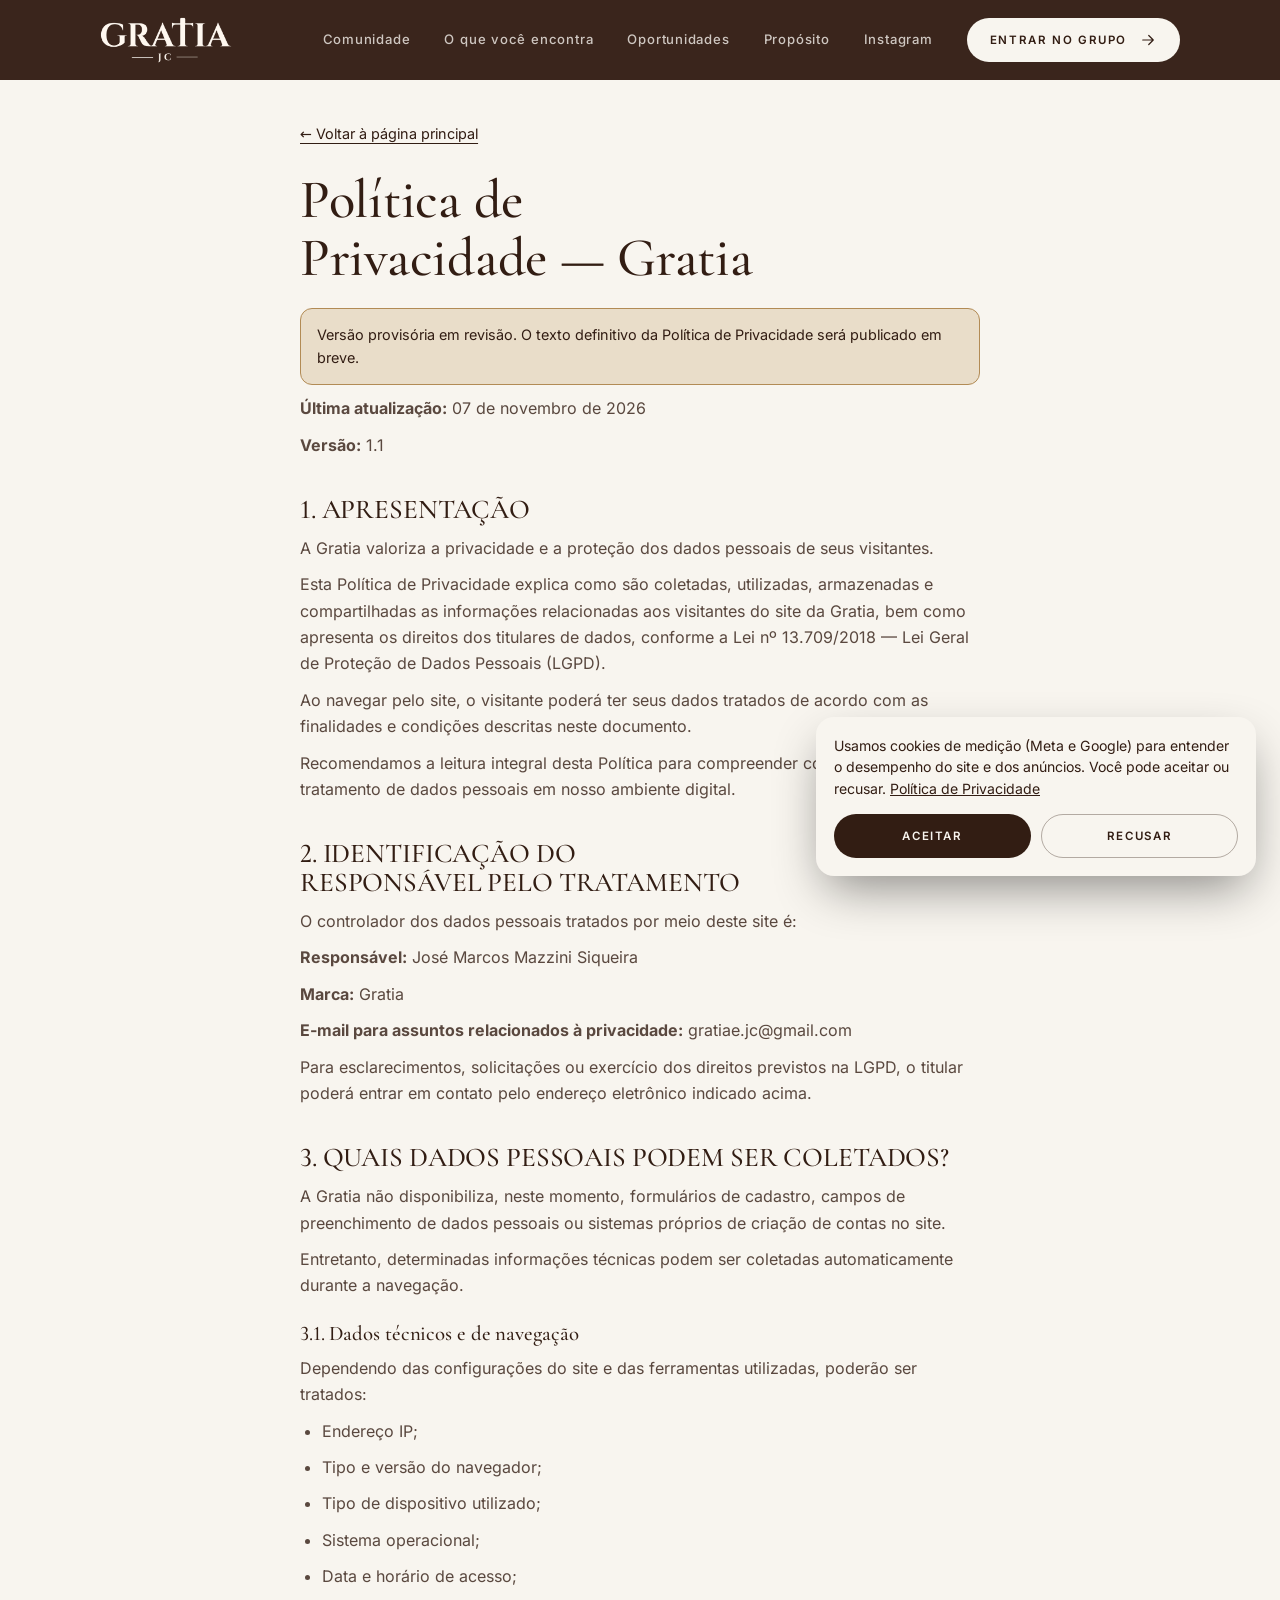
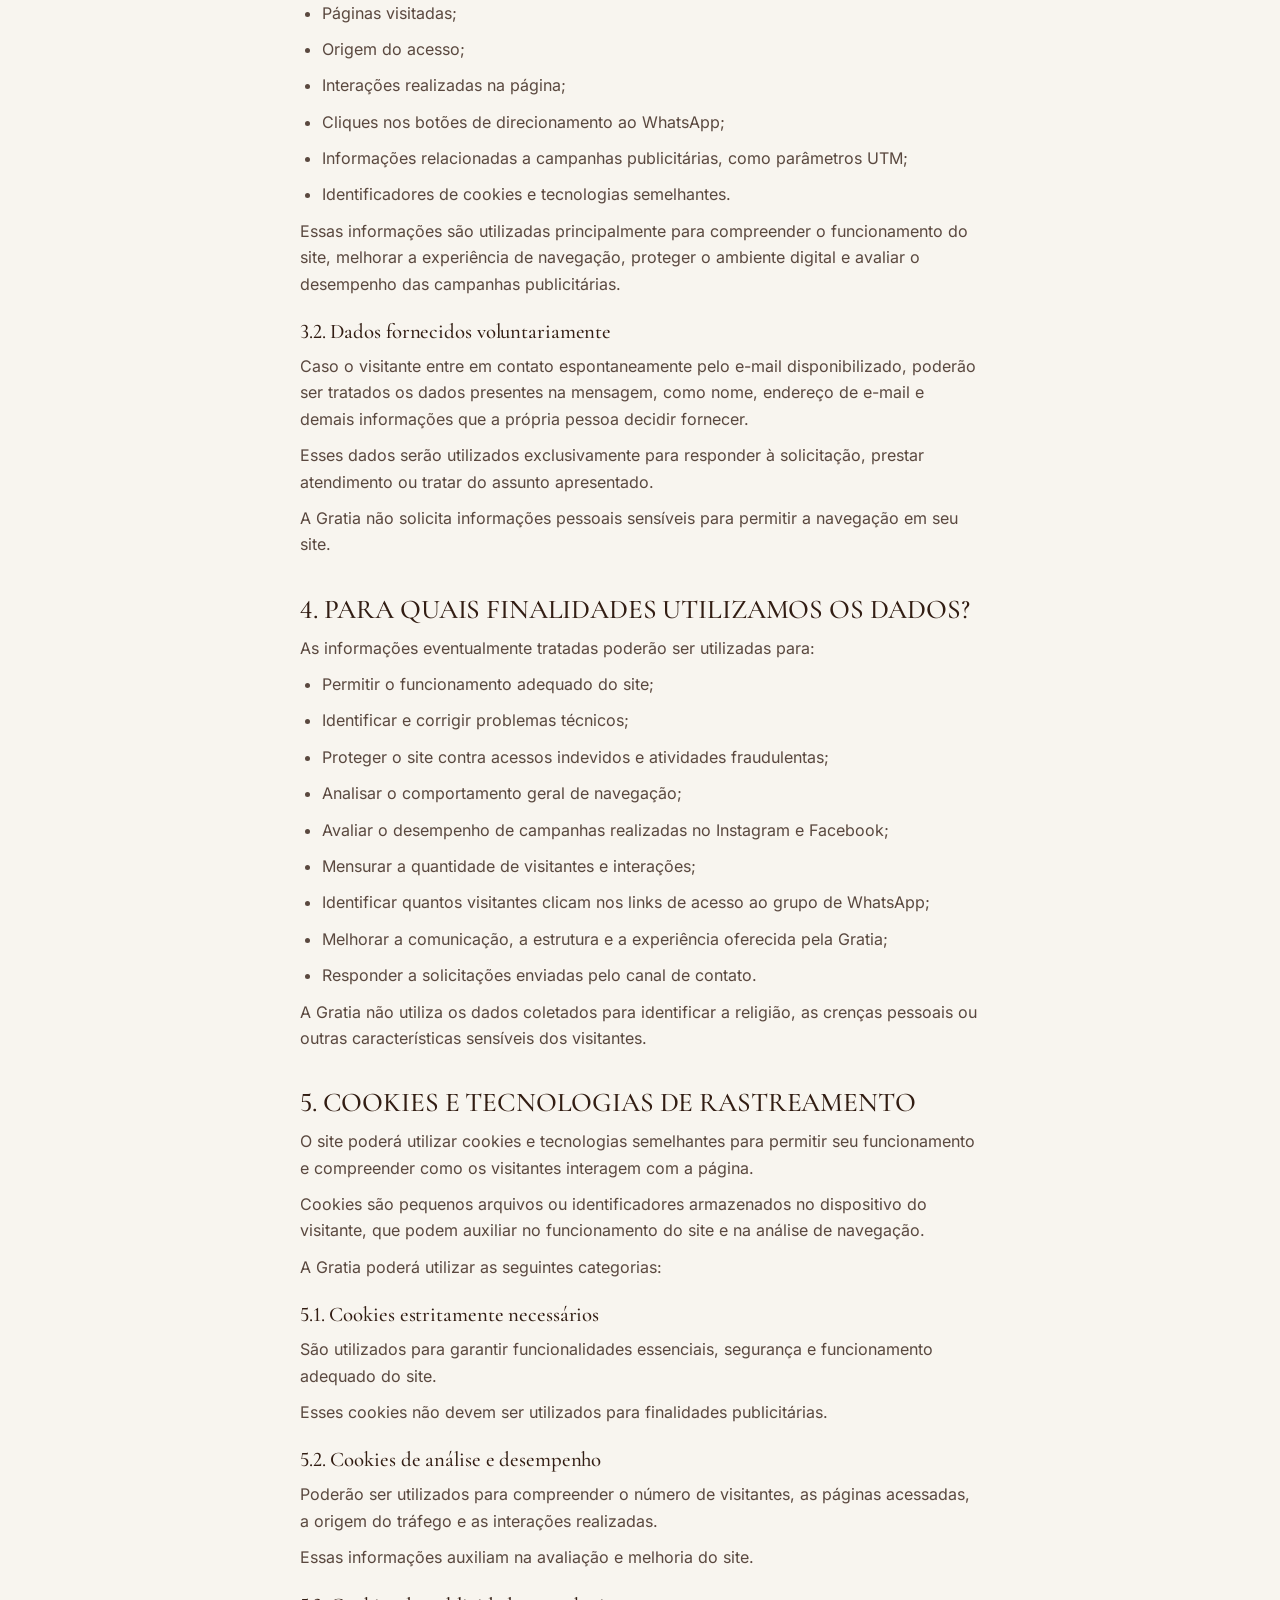
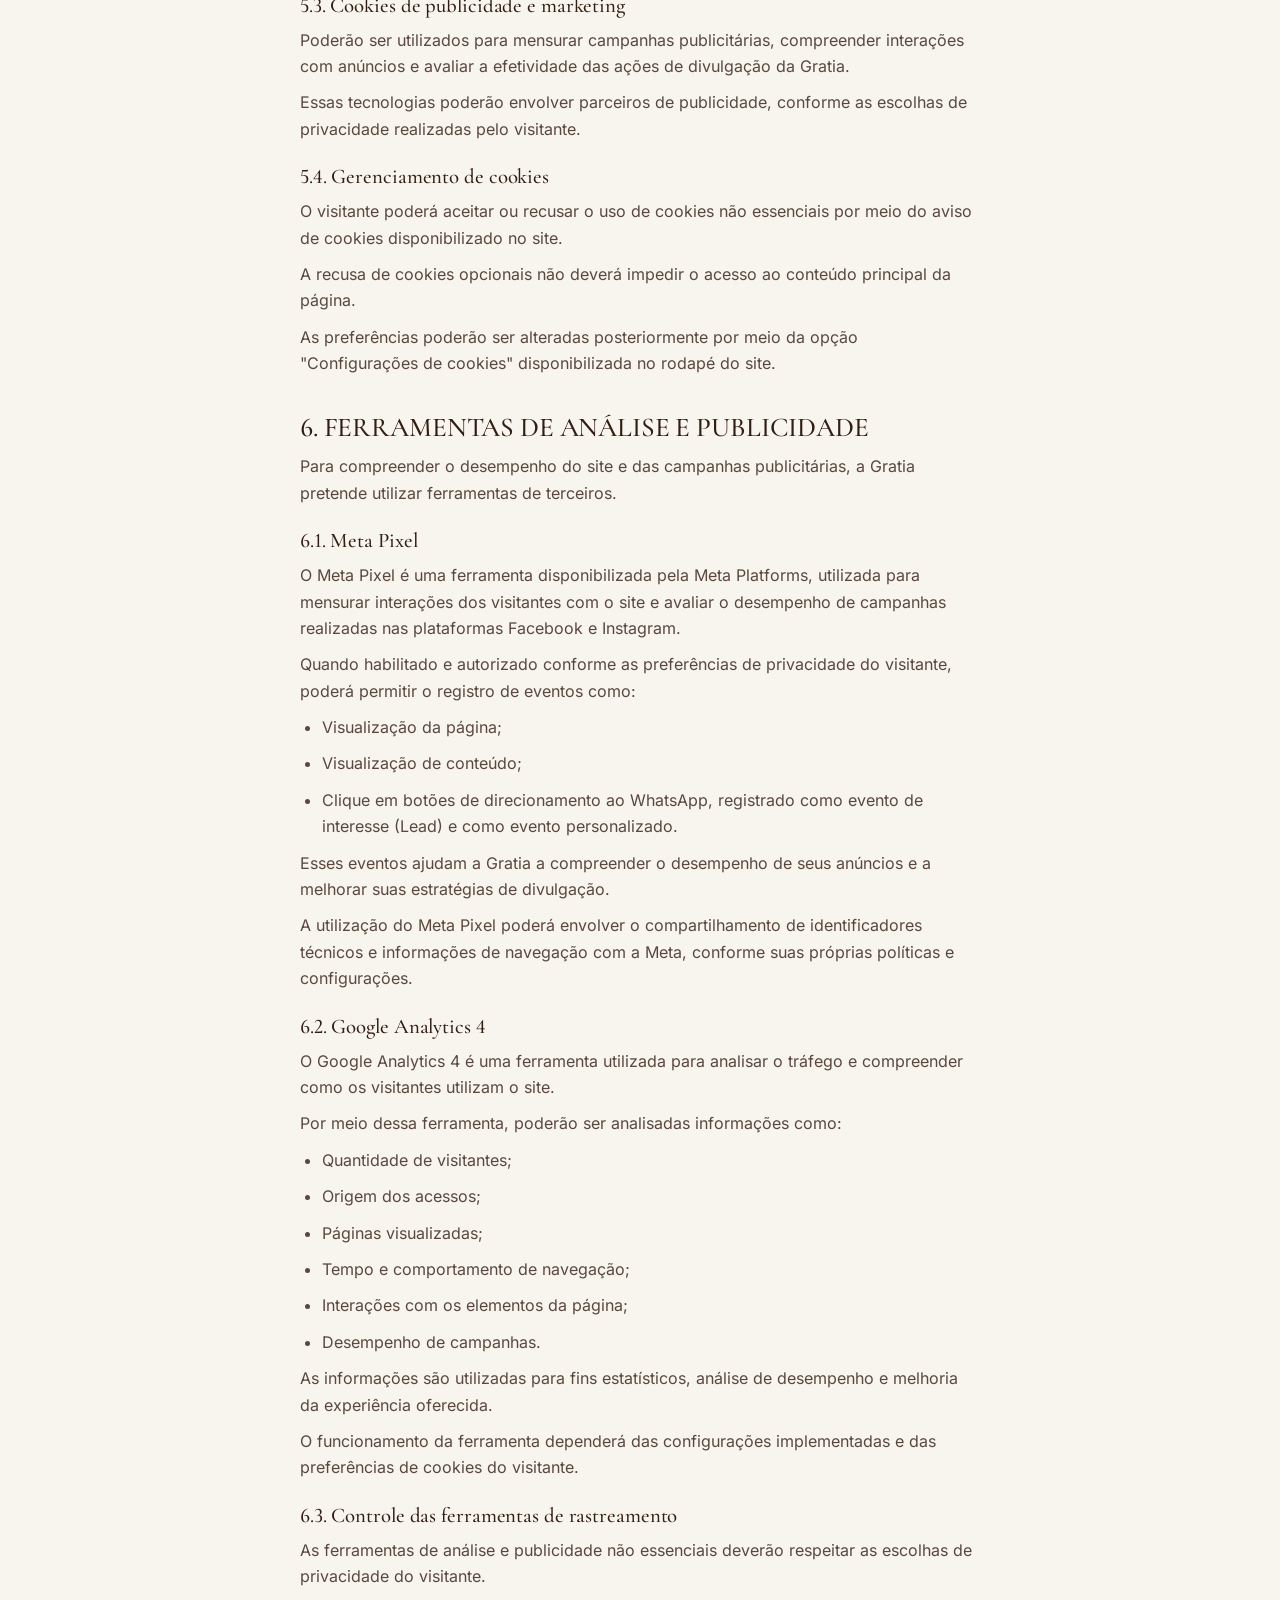
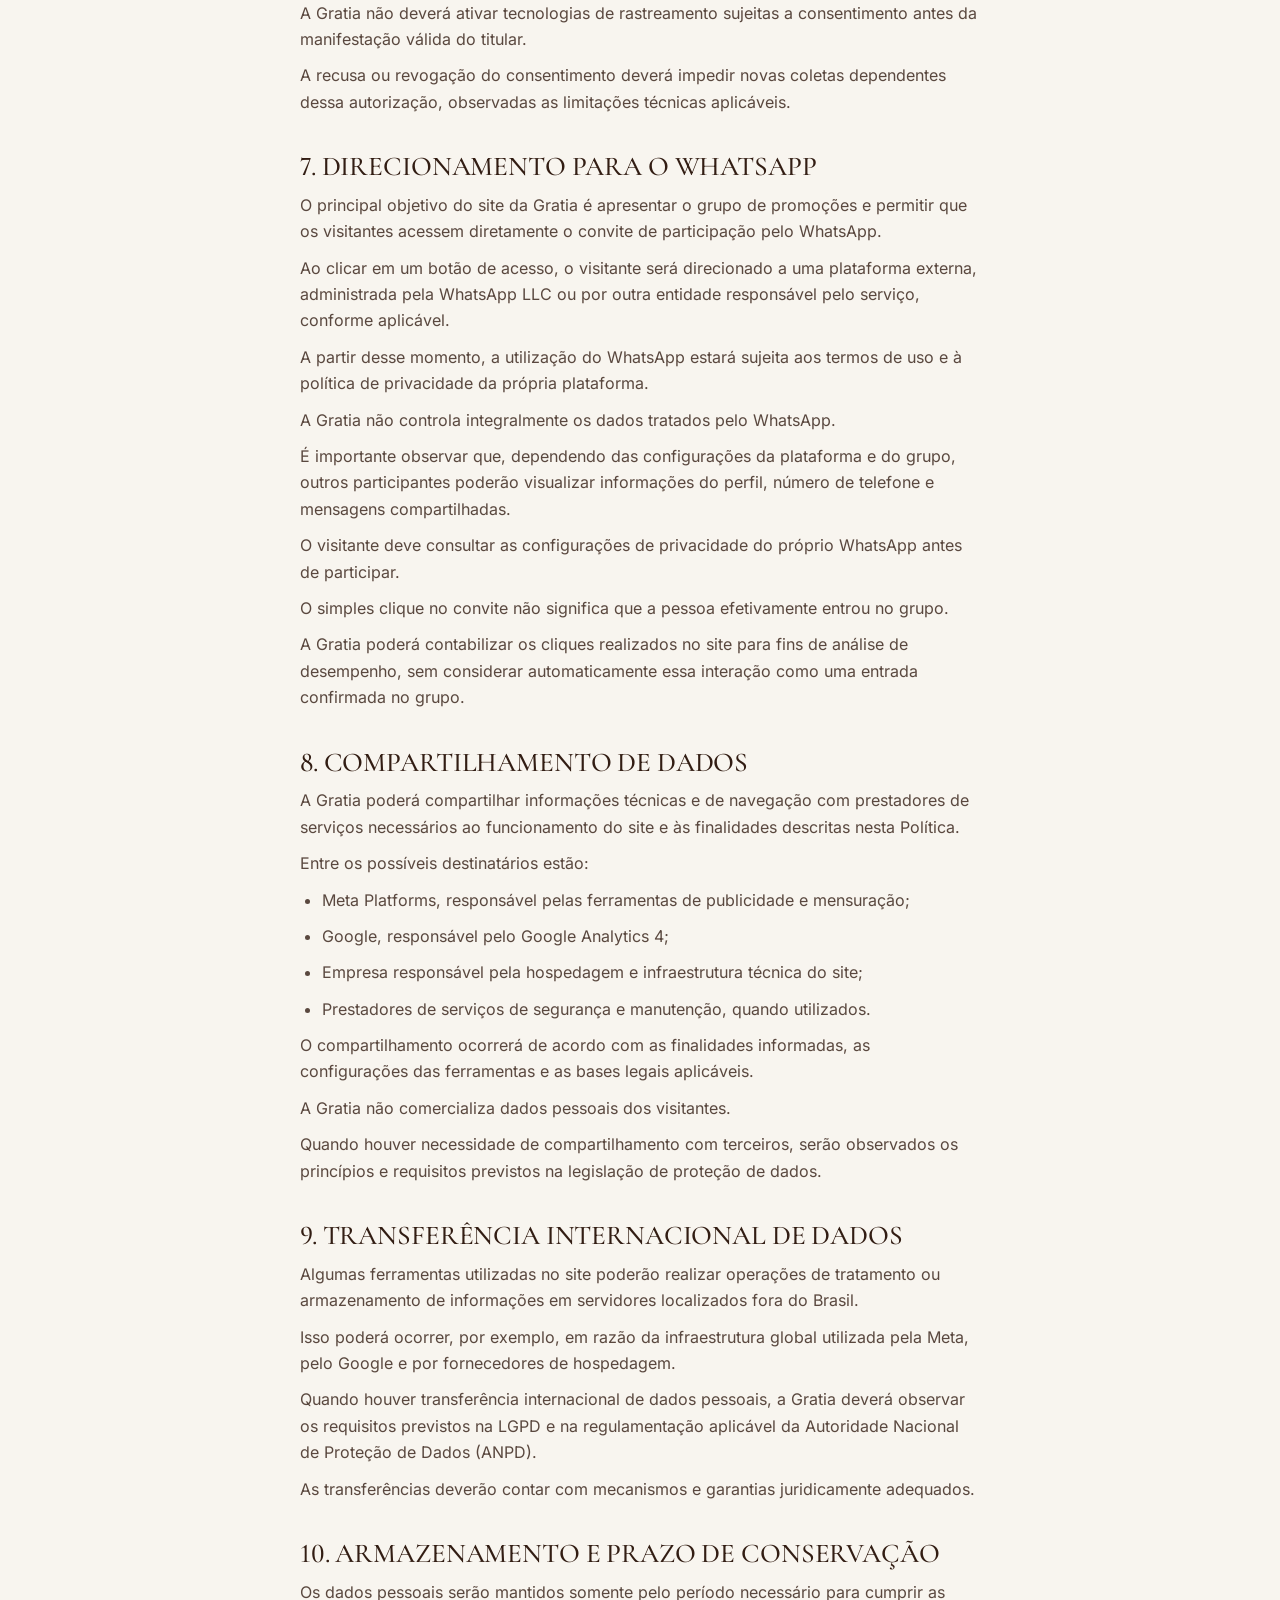
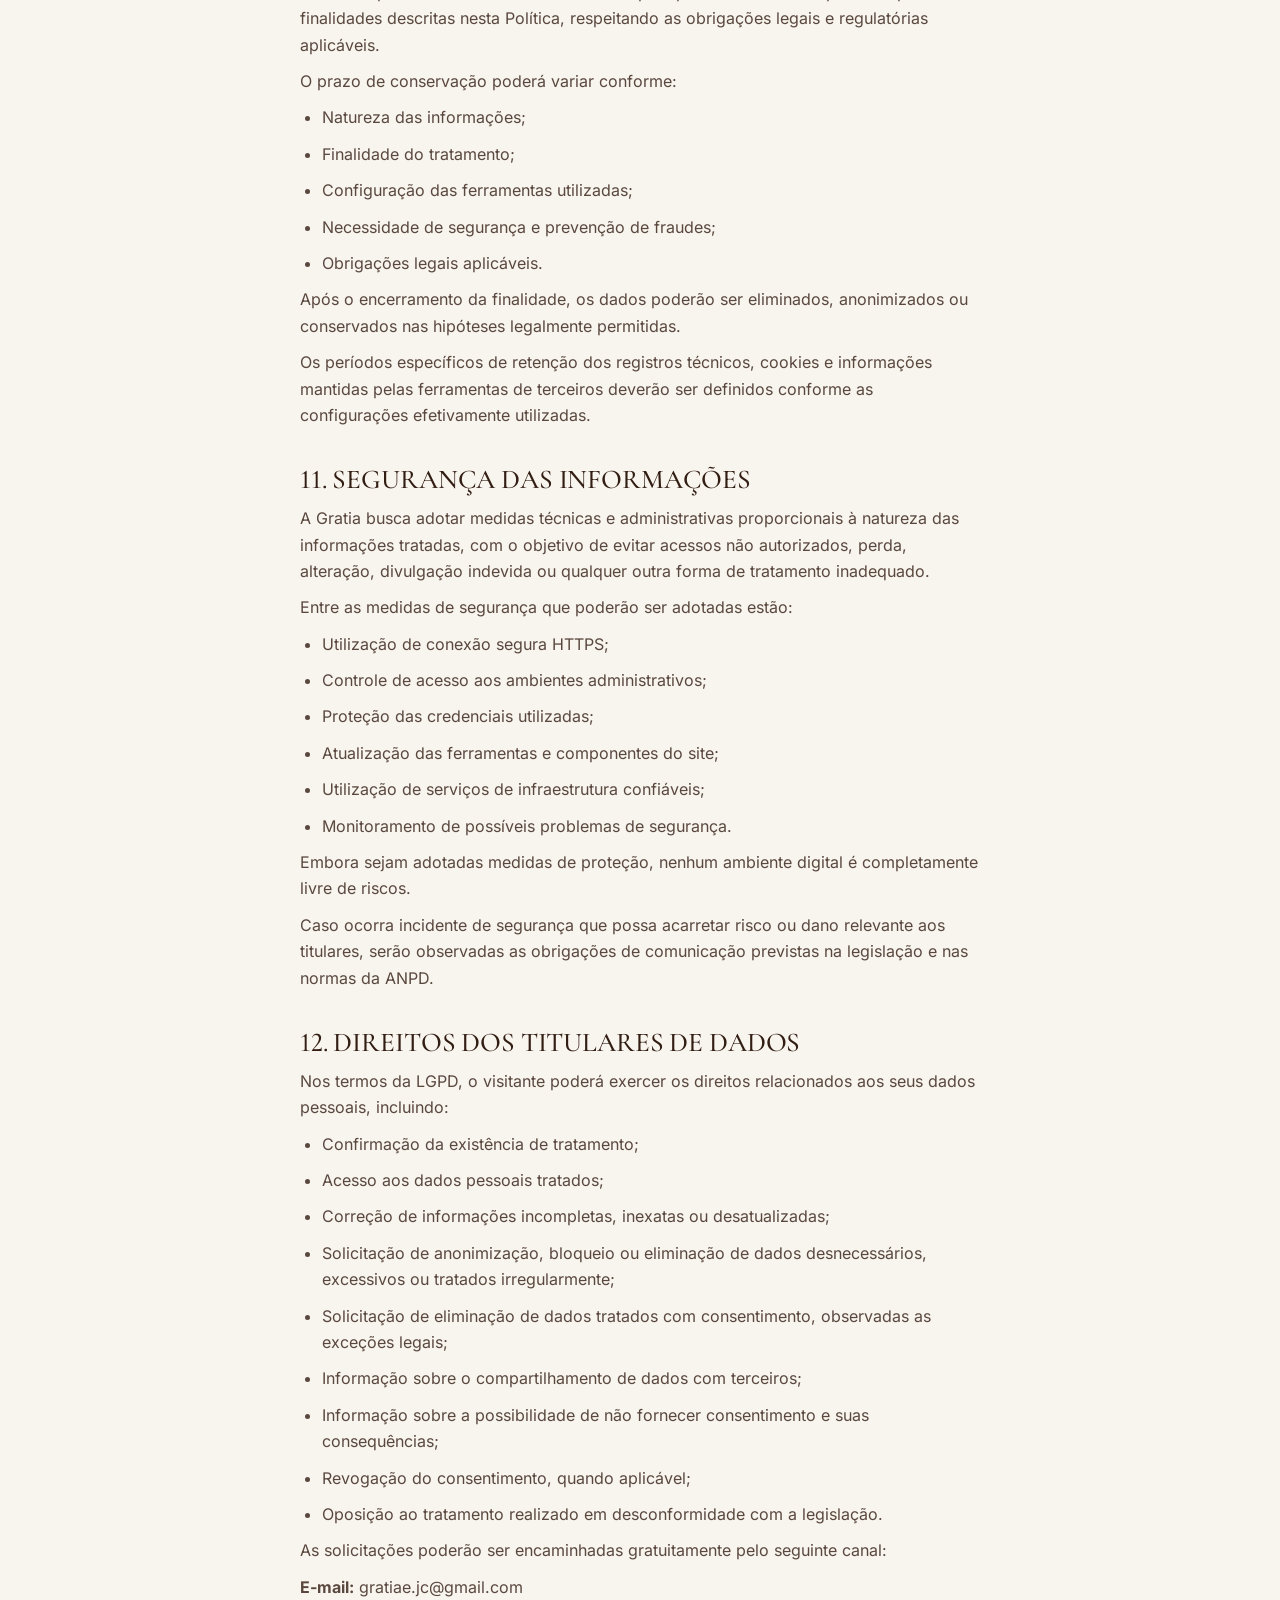
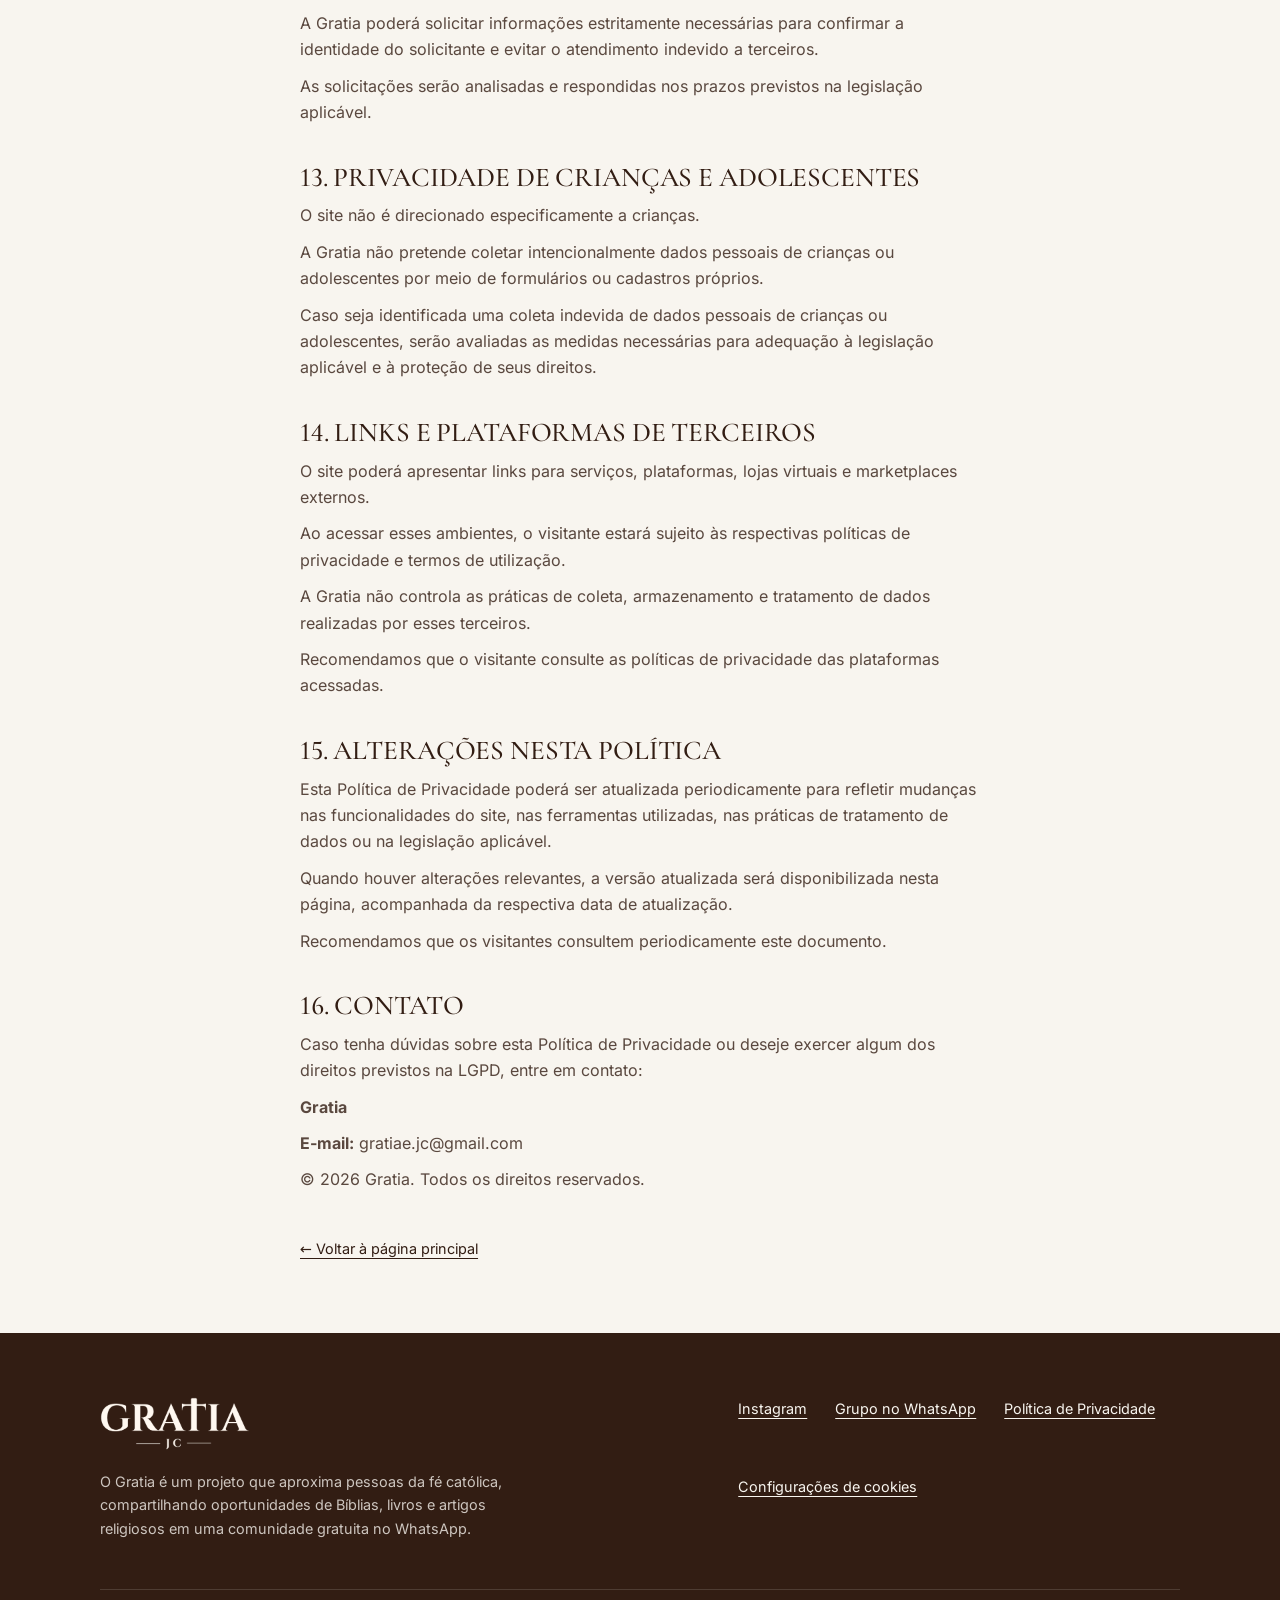
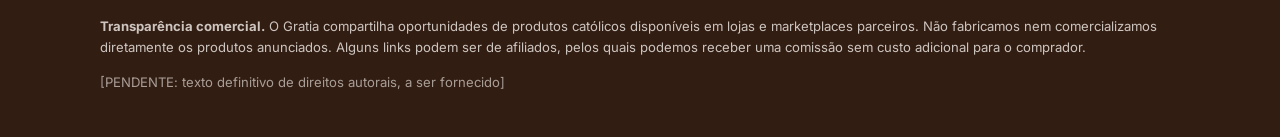
==== index.html @ 57e98424 "Add files via upload" ====
<!doctype html>
<html lang="pt-BR">
<head>
<meta charset="utf-8">
<meta name="viewport" content="width=device-width, initial-scale=1, viewport-fit=cover">
<title>Política de Privacidade | Gratia JC</title>
<meta name="description" content="Política de Privacidade do site Gratia JC.">
<link rel="canonical" href="https://gratiajc.com.br/privacidade/">
<meta name="robots" content="noindex, follow">
<meta name="theme-color" content="#321D13">
<meta property="og:type" content="website">
<meta property="og:locale" content="pt_BR">
<meta property="og:site_name" content="GRATIA JC">
<meta property="og:title" content="Política de Privacidade | Gratia JC">
<meta property="og:description" content="Política de Privacidade do site Gratia JC.">
<meta property="og:url" content="https://gratiajc.com.br/privacidade/">
<meta property="og:image" content="https://gratiajc.com.br/assets/img/og-image.jpg">
<meta property="og:image:width" content="1200">
<meta property="og:image:height" content="630">
<meta property="og:image:alt" content="GRATIA JC — comunidade católica">
<meta name="twitter:card" content="summary_large_image">
<meta name="twitter:title" content="Política de Privacidade | Gratia JC">
<meta name="twitter:description" content="Política de Privacidade do site Gratia JC.">
<meta name="twitter:image" content="https://gratiajc.com.br/assets/img/og-image.jpg">
<link rel="icon" href="../assets/img/favicon.ico" sizes="48x48">
<link rel="icon" type="image/png" sizes="32x32" href="../assets/img/favicon-32.png">
<link rel="icon" type="image/png" sizes="192x192" href="../assets/img/icon-192.png">
<link rel="apple-touch-icon" href="../assets/img/apple-touch-icon.png">
<link rel="manifest" href="../site.webmanifest">
<link rel="preload" href="../assets/fonts/cormorant-garamond-latin-500-normal.woff2" as="font" type="font/woff2" crossorigin>
<link rel="preload" href="../assets/fonts/inter-latin-wght-normal.woff2" as="font" type="font/woff2" crossorigin>
<link rel="stylesheet" href="../assets/css/style.css">
<script type="application/ld+json">{"@context":"https://schema.org","@graph":[{"@type":"Organization","name":"GRATIA JC","url":"https://gratiajc.com.br/","logo":"https://gratiajc.com.br/assets/img/icon-512.png","sameAs":["https://www.instagram.com/gratia.jc"]},{"@type":"WebSite","name":"GRATIA JC","url":"https://gratiajc.com.br/","inLanguage":"pt-BR"}]}</script>
</head>
<body class="is-legal">
<a class="skip" href="#conteudo">Ir para o conteúdo</a>
<header class="header" id="topo" data-header>
  <div class="header__inner">
    <a class="header__logo" href="../" aria-label="GRATIA JC — início">
      <img src="../assets/img/logo-light.png" width="900" height="315" alt="GRATIA JC">
    </a>
    <nav class="nav" id="menu" aria-label="Principal" data-nav>
      <ul><li><a href="../#comunidade">Comunidade</a></li><li><a href="../#categorias">O que você encontra</a></li><li><a href="../#oportunidades">Oportunidades</a></li><li><a href="../#proposito">Propósito</a></li><li><a href="https://www.instagram.com/gratia.jc" target="_blank" rel="noopener noreferrer" data-ig>Instagram</a></li></ul>
      <a class="btn btn--light btn--sm nav__cta" href="https://chat.whatsapp.com/DExOzb8QppBGhXMP6Ss5ZN?s=cl&amp;p=i&amp;iam=2" target="_blank" rel="noopener noreferrer" data-wa data-location="menu">Entrar no grupo<svg class="btn__icon" viewBox="0 0 24 24" aria-hidden="true" focusable="false"><path d="M5 12h14M13 6l6 6-6 6" fill="none" stroke="currentColor" stroke-width="1.6" stroke-linecap="round" stroke-linejoin="round"/></svg></a>
    </nav>
    <button class="menu-btn" type="button" aria-expanded="false" aria-controls="menu" aria-label="Abrir menu" data-menu-btn><span></span><span></span></button>
  </div>
</header>
<main id="conteudo" class="legal">
  <div class="wrap wrap--narrow">
    <a class="legal__back" href="../">← Voltar à página principal</a>
    <h1>Política de Privacidade — Gratia</h1>
    <p class="legal__notice" role="note">Versão provisória em revisão. O texto definitivo da Política de Privacidade será publicado em breve.</p>
    <p><strong>Última atualização:</strong> 07 de novembro de 2026</p>
<p><strong>Versão:</strong> 1.1</p>
<h2>1. APRESENTAÇÃO</h2>
<p>A Gratia valoriza a privacidade e a proteção dos dados pessoais de seus visitantes.</p>
<p>Esta Política de Privacidade explica como são coletadas, utilizadas, armazenadas e compartilhadas as informações relacionadas aos visitantes do site da Gratia, bem como apresenta os direitos dos titulares de dados, conforme a Lei nº 13.709/2018 — Lei Geral de Proteção de Dados Pessoais (LGPD).</p>
<p>Ao navegar pelo site, o visitante poderá ter seus dados tratados de acordo com as finalidades e condições descritas neste documento.</p>
<p>Recomendamos a leitura integral desta Política para compreender como funciona o tratamento de dados pessoais em nosso ambiente digital.</p>
<h2>2. IDENTIFICAÇÃO DO RESPONSÁVEL PELO TRATAMENTO</h2>
<p>O controlador dos dados pessoais tratados por meio deste site é:</p>
<p><strong>Responsável:</strong> José Marcos Mazzini Siqueira</p>
<p><strong>Marca:</strong> Gratia</p>
<p><strong>E-mail para assuntos relacionados à privacidade:</strong> gratiae.jc@gmail.com</p>
<p>Para esclarecimentos, solicitações ou exercício dos direitos previstos na LGPD, o titular poderá entrar em contato pelo endereço eletrônico indicado acima.</p>
<h2>3. QUAIS DADOS PESSOAIS PODEM SER COLETADOS?</h2>
<p>A Gratia não disponibiliza, neste momento, formulários de cadastro, campos de preenchimento de dados pessoais ou sistemas próprios de criação de contas no site.</p>
<p>Entretanto, determinadas informações técnicas podem ser coletadas automaticamente durante a navegação.</p>
<h3>3.1. Dados técnicos e de navegação</h3>
<p>Dependendo das configurações do site e das ferramentas utilizadas, poderão ser tratados:</p>
<ul><li>Endereço IP;</li><li>Tipo e versão do navegador;</li><li>Tipo de dispositivo utilizado;</li><li>Sistema operacional;</li><li>Data e horário de acesso;</li><li>Páginas visitadas;</li><li>Origem do acesso;</li><li>Interações realizadas na página;</li><li>Cliques nos botões de direcionamento ao WhatsApp;</li><li>Informações relacionadas a campanhas publicitárias, como parâmetros UTM;</li><li>Identificadores de cookies e tecnologias semelhantes.</li></ul>
<p>Essas informações são utilizadas principalmente para compreender o funcionamento do site, melhorar a experiência de navegação, proteger o ambiente digital e avaliar o desempenho das campanhas publicitárias.</p>
<h3>3.2. Dados fornecidos voluntariamente</h3>
<p>Caso o visitante entre em contato espontaneamente pelo e-mail disponibilizado, poderão ser tratados os dados presentes na mensagem, como nome, endereço de e-mail e demais informações que a própria pessoa decidir fornecer.</p>
<p>Esses dados serão utilizados exclusivamente para responder à solicitação, prestar atendimento ou tratar do assunto apresentado.</p>
<p>A Gratia não solicita informações pessoais sensíveis para permitir a navegação em seu site.</p>
<h2>4. PARA QUAIS FINALIDADES UTILIZAMOS OS DADOS?</h2>
<p>As informações eventualmente tratadas poderão ser utilizadas para:</p>
<ul><li>Permitir o funcionamento adequado do site;</li><li>Identificar e corrigir problemas técnicos;</li><li>Proteger o site contra acessos indevidos e atividades fraudulentas;</li><li>Analisar o comportamento geral de navegação;</li><li>Avaliar o desempenho de campanhas realizadas no Instagram e Facebook;</li><li>Mensurar a quantidade de visitantes e interações;</li><li>Identificar quantos visitantes clicam nos links de acesso ao grupo de WhatsApp;</li><li>Melhorar a comunicação, a estrutura e a experiência oferecida pela Gratia;</li><li>Responder a solicitações enviadas pelo canal de contato.</li></ul>
<p>A Gratia não utiliza os dados coletados para identificar a religião, as crenças pessoais ou outras características sensíveis dos visitantes.</p>
<h2>5. COOKIES E TECNOLOGIAS DE RASTREAMENTO</h2>
<p>O site poderá utilizar cookies e tecnologias semelhantes para permitir seu funcionamento e compreender como os visitantes interagem com a página.</p>
<p>Cookies são pequenos arquivos ou identificadores armazenados no dispositivo do visitante, que podem auxiliar no funcionamento do site e na análise de navegação.</p>
<p>A Gratia poderá utilizar as seguintes categorias:</p>
<h3>5.1. Cookies estritamente necessários</h3>
<p>São utilizados para garantir funcionalidades essenciais, segurança e funcionamento adequado do site.</p>
<p>Esses cookies não devem ser utilizados para finalidades publicitárias.</p>
<h3>5.2. Cookies de análise e desempenho</h3>
<p>Poderão ser utilizados para compreender o número de visitantes, as páginas acessadas, a origem do tráfego e as interações realizadas.</p>
<p>Essas informações auxiliam na avaliação e melhoria do site.</p>
<h3>5.3. Cookies de publicidade e marketing</h3>
<p>Poderão ser utilizados para mensurar campanhas publicitárias, compreender interações com anúncios e avaliar a efetividade das ações de divulgação da Gratia.</p>
<p>Essas tecnologias poderão envolver parceiros de publicidade, conforme as escolhas de privacidade realizadas pelo visitante.</p>
<h3>5.4. Gerenciamento de cookies</h3>
<p>O visitante poderá aceitar ou recusar o uso de cookies não essenciais por meio do aviso de cookies disponibilizado no site.</p>
<p>A recusa de cookies opcionais não deverá impedir o acesso ao conteúdo principal da página.</p>
<p>As preferências poderão ser alteradas posteriormente por meio da opção &quot;Configurações de cookies&quot; disponibilizada no rodapé do site.</p>
<h2>6. FERRAMENTAS DE ANÁLISE E PUBLICIDADE</h2>
<p>Para compreender o desempenho do site e das campanhas publicitárias, a Gratia pretende utilizar ferramentas de terceiros.</p>
<h3>6.1. Meta Pixel</h3>
<p>O Meta Pixel é uma ferramenta disponibilizada pela Meta Platforms, utilizada para mensurar interações dos visitantes com o site e avaliar o desempenho de campanhas realizadas nas plataformas Facebook e Instagram.</p>
<p>Quando habilitado e autorizado conforme as preferências de privacidade do visitante, poderá permitir o registro de eventos como:</p>
<ul><li>Visualização da página;</li><li>Visualização de conteúdo;</li><li>Clique em botões de direcionamento ao WhatsApp, registrado como evento de interesse (Lead) e como evento personalizado.</li></ul>
<p>Esses eventos ajudam a Gratia a compreender o desempenho de seus anúncios e a melhorar suas estratégias de divulgação.</p>
<p>A utilização do Meta Pixel poderá envolver o compartilhamento de identificadores técnicos e informações de navegação com a Meta, conforme suas próprias políticas e configurações.</p>
<h3>6.2. Google Analytics 4</h3>
<p>O Google Analytics 4 é uma ferramenta utilizada para analisar o tráfego e compreender como os visitantes utilizam o site.</p>
<p>Por meio dessa ferramenta, poderão ser analisadas informações como:</p>
<ul><li>Quantidade de visitantes;</li><li>Origem dos acessos;</li><li>Páginas visualizadas;</li><li>Tempo e comportamento de navegação;</li><li>Interações com os elementos da página;</li><li>Desempenho de campanhas.</li></ul>
<p>As informações são utilizadas para fins estatísticos, análise de desempenho e melhoria da experiência oferecida.</p>
<p>O funcionamento da ferramenta dependerá das configurações implementadas e das preferências de cookies do visitante.</p>
<h3>6.3. Controle das ferramentas de rastreamento</h3>
<p>As ferramentas de análise e publicidade não essenciais deverão respeitar as escolhas de privacidade do visitante.</p>
<p>A Gratia não deverá ativar tecnologias de rastreamento sujeitas a consentimento antes da manifestação válida do titular.</p>
<p>A recusa ou revogação do consentimento deverá impedir novas coletas dependentes dessa autorização, observadas as limitações técnicas aplicáveis.</p>
<h2>7. DIRECIONAMENTO PARA O WHATSAPP</h2>
<p>O principal objetivo do site da Gratia é apresentar o grupo de promoções e permitir que os visitantes acessem diretamente o convite de participação pelo WhatsApp.</p>
<p>Ao clicar em um botão de acesso, o visitante será direcionado a uma plataforma externa, administrada pela WhatsApp LLC ou por outra entidade responsável pelo serviço, conforme aplicável.</p>
<p>A partir desse momento, a utilização do WhatsApp estará sujeita aos termos de uso e à política de privacidade da própria plataforma.</p>
<p>A Gratia não controla integralmente os dados tratados pelo WhatsApp.</p>
<p>É importante observar que, dependendo das configurações da plataforma e do grupo, outros participantes poderão visualizar informações do perfil, número de telefone e mensagens compartilhadas.</p>
<p>O visitante deve consultar as configurações de privacidade do próprio WhatsApp antes de participar.</p>
<p>O simples clique no convite não significa que a pessoa efetivamente entrou no grupo.</p>
<p>A Gratia poderá contabilizar os cliques realizados no site para fins de análise de desempenho, sem considerar automaticamente essa interação como uma entrada confirmada no grupo.</p>
<h2>8. COMPARTILHAMENTO DE DADOS</h2>
<p>A Gratia poderá compartilhar informações técnicas e de navegação com prestadores de serviços necessários ao funcionamento do site e às finalidades descritas nesta Política.</p>
<p>Entre os possíveis destinatários estão:</p>
<ul><li>Meta Platforms, responsável pelas ferramentas de publicidade e mensuração;</li><li>Google, responsável pelo Google Analytics 4;</li><li>Empresa responsável pela hospedagem e infraestrutura técnica do site;</li><li>Prestadores de serviços de segurança e manutenção, quando utilizados.</li></ul>
<p>O compartilhamento ocorrerá de acordo com as finalidades informadas, as configurações das ferramentas e as bases legais aplicáveis.</p>
<p>A Gratia não comercializa dados pessoais dos visitantes.</p>
<p>Quando houver necessidade de compartilhamento com terceiros, serão observados os princípios e requisitos previstos na legislação de proteção de dados.</p>
<h2>9. TRANSFERÊNCIA INTERNACIONAL DE DADOS</h2>
<p>Algumas ferramentas utilizadas no site poderão realizar operações de tratamento ou armazenamento de informações em servidores localizados fora do Brasil.</p>
<p>Isso poderá ocorrer, por exemplo, em razão da infraestrutura global utilizada pela Meta, pelo Google e por fornecedores de hospedagem.</p>
<p>Quando houver transferência internacional de dados pessoais, a Gratia deverá observar os requisitos previstos na LGPD e na regulamentação aplicável da Autoridade Nacional de Proteção de Dados (ANPD).</p>
<p>As transferências deverão contar com mecanismos e garantias juridicamente adequados.</p>
<h2>10. ARMAZENAMENTO E PRAZO DE CONSERVAÇÃO</h2>
<p>Os dados pessoais serão mantidos somente pelo período necessário para cumprir as finalidades descritas nesta Política, respeitando as obrigações legais e regulatórias aplicáveis.</p>
<p>O prazo de conservação poderá variar conforme:</p>
<ul><li>Natureza das informações;</li><li>Finalidade do tratamento;</li><li>Configuração das ferramentas utilizadas;</li><li>Necessidade de segurança e prevenção de fraudes;</li><li>Obrigações legais aplicáveis.</li></ul>
<p>Após o encerramento da finalidade, os dados poderão ser eliminados, anonimizados ou conservados nas hipóteses legalmente permitidas.</p>
<p>Os períodos específicos de retenção dos registros técnicos, cookies e informações mantidas pelas ferramentas de terceiros deverão ser definidos conforme as configurações efetivamente utilizadas.</p>
<h2>11. SEGURANÇA DAS INFORMAÇÕES</h2>
<p>A Gratia busca adotar medidas técnicas e administrativas proporcionais à natureza das informações tratadas, com o objetivo de evitar acessos não autorizados, perda, alteração, divulgação indevida ou qualquer outra forma de tratamento inadequado.</p>
<p>Entre as medidas de segurança que poderão ser adotadas estão:</p>
<ul><li>Utilização de conexão segura HTTPS;</li><li>Controle de acesso aos ambientes administrativos;</li><li>Proteção das credenciais utilizadas;</li><li>Atualização das ferramentas e componentes do site;</li><li>Utilização de serviços de infraestrutura confiáveis;</li><li>Monitoramento de possíveis problemas de segurança.</li></ul>
<p>Embora sejam adotadas medidas de proteção, nenhum ambiente digital é completamente livre de riscos.</p>
<p>Caso ocorra incidente de segurança que possa acarretar risco ou dano relevante aos titulares, serão observadas as obrigações de comunicação previstas na legislação e nas normas da ANPD.</p>
<h2>12. DIREITOS DOS TITULARES DE DADOS</h2>
<p>Nos termos da LGPD, o visitante poderá exercer os direitos relacionados aos seus dados pessoais, incluindo:</p>
<ul><li>Confirmação da existência de tratamento;</li><li>Acesso aos dados pessoais tratados;</li><li>Correção de informações incompletas, inexatas ou desatualizadas;</li><li>Solicitação de anonimização, bloqueio ou eliminação de dados desnecessários, excessivos ou tratados irregularmente;</li><li>Solicitação de eliminação de dados tratados com consentimento, observadas as exceções legais;</li><li>Informação sobre o compartilhamento de dados com terceiros;</li><li>Informação sobre a possibilidade de não fornecer consentimento e suas consequências;</li><li>Revogação do consentimento, quando aplicável;</li><li>Oposição ao tratamento realizado em desconformidade com a legislação.</li></ul>
<p>As solicitações poderão ser encaminhadas gratuitamente pelo seguinte canal:</p>
<p><strong>E-mail:</strong> gratiae.jc@gmail.com</p>
<p>A Gratia poderá solicitar informações estritamente necessárias para confirmar a identidade do solicitante e evitar o atendimento indevido a terceiros.</p>
<p>As solicitações serão analisadas e respondidas nos prazos previstos na legislação aplicável.</p>
<h2>13. PRIVACIDADE DE CRIANÇAS E ADOLESCENTES</h2>
<p>O site não é direcionado especificamente a crianças.</p>
<p>A Gratia não pretende coletar intencionalmente dados pessoais de crianças ou adolescentes por meio de formulários ou cadastros próprios.</p>
<p>Caso seja identificada uma coleta indevida de dados pessoais de crianças ou adolescentes, serão avaliadas as medidas necessárias para adequação à legislação aplicável e à proteção de seus direitos.</p>
<h2>14. LINKS E PLATAFORMAS DE TERCEIROS</h2>
<p>O site poderá apresentar links para serviços, plataformas, lojas virtuais e marketplaces externos.</p>
<p>Ao acessar esses ambientes, o visitante estará sujeito às respectivas políticas de privacidade e termos de utilização.</p>
<p>A Gratia não controla as práticas de coleta, armazenamento e tratamento de dados realizadas por esses terceiros.</p>
<p>Recomendamos que o visitante consulte as políticas de privacidade das plataformas acessadas.</p>
<h2>15. ALTERAÇÕES NESTA POLÍTICA</h2>
<p>Esta Política de Privacidade poderá ser atualizada periodicamente para refletir mudanças nas funcionalidades do site, nas ferramentas utilizadas, nas práticas de tratamento de dados ou na legislação aplicável.</p>
<p>Quando houver alterações relevantes, a versão atualizada será disponibilizada nesta página, acompanhada da respectiva data de atualização.</p>
<p>Recomendamos que os visitantes consultem periodicamente este documento.</p>
<h2>16. CONTATO</h2>
<p>Caso tenha dúvidas sobre esta Política de Privacidade ou deseje exercer algum dos direitos previstos na LGPD, entre em contato:</p>
<p><strong>Gratia</strong></p>
<p><strong>E-mail:</strong> gratiae.jc@gmail.com</p>
<p>© 2026 Gratia. Todos os direitos reservados.</p>
    <a class="legal__back legal__back--bottom" href="../">← Voltar à página principal</a>
  </div>
</main>
<footer class="footer">
  <div class="wrap footer__grid">
    <div class="footer__brand">
      <img src="../assets/img/logo-light.png" width="900" height="315" alt="GRATIA JC" loading="lazy">
      <p>O Gratia é um projeto que aproxima pessoas da fé católica, compartilhando oportunidades de Bíblias, livros e artigos religiosos em uma comunidade gratuita no WhatsApp.</p>
    </div>
    <ul class="footer__links">
      <li><a href="https://www.instagram.com/gratia.jc" target="_blank" rel="noopener noreferrer" data-ig>Instagram</a></li>
      <li><a href="https://chat.whatsapp.com/DExOzb8QppBGhXMP6Ss5ZN?s=cl&amp;p=i&amp;iam=2" target="_blank" rel="noopener noreferrer" data-wa data-location="rodape">Grupo no WhatsApp</a></li>
      <li><a href="../privacidade/">Política de Privacidade</a></li>
      <li><button type="button" class="linklike" data-open-cookies>Configurações de cookies</button></li>
    </ul>
    <div class="footer__legal">
      <p><strong>Transparência comercial.</strong> O Gratia compartilha oportunidades de produtos católicos disponíveis em lojas e marketplaces parceiros. Não fabricamos nem comercializamos diretamente os produtos anunciados. Alguns links podem ser de afiliados, pelos quais podemos receber uma comissão sem custo adicional para o comprador.</p>
      <p class="footer__copy">[PENDENTE: texto definitivo de direitos autorais, a ser fornecido]</p>
    </div>
  </div>
</footer>
<div class="consent" role="region" aria-label="Aviso de cookies" data-consent hidden>
  <p>Usamos cookies de medição (Meta e Google) para entender o desempenho do site e dos anúncios. Você pode aceitar ou recusar. <a href="">Política de Privacidade</a></p>
  <div class="consent__actions">
    <button type="button" class="btn btn--dark btn--sm" data-consent-yes>Aceitar</button>
    <button type="button" class="btn btn--ghost btn--sm" data-consent-no>Recusar</button>
  </div>
</div>
<script src="../assets/js/config.public.js"></script>
<script src="../assets/js/tracking.js" defer></script>
<script src="../assets/js/main.js" defer></script>
</body>
</html>
---- assets/css/style.css ----
/* GRATIA JC — estilos. Mobile-first. */
@font-face{font-family:"Cormorant Garamond";font-style:normal;font-weight:500;font-display:swap;src:url(../fonts/cormorant-garamond-latin-500-normal.woff2) format("woff2")}
@font-face{font-family:"Cormorant Garamond";font-style:normal;font-weight:600;font-display:swap;src:url(../fonts/cormorant-garamond-latin-600-normal.woff2) format("woff2")}
@font-face{font-family:"Cormorant Garamond";font-style:italic;font-weight:500;font-display:swap;src:url(../fonts/cormorant-garamond-latin-500-italic.woff2) format("woff2")}
@font-face{font-family:"Inter";font-style:normal;font-weight:100 900;font-display:swap;src:url(../fonts/inter-latin-wght-normal.woff2) format("woff2")}

:root{
  --brown:#321D13; --brown-2:#493126; --gold:#B28B55; --gold-deep:#80602F;
  --beige:#E9DDC9; --paper:#F8F5EF;
  --ink:#321D13; --ink-soft:rgba(50,29,19,.8);
  --on-dark:#F8F5EF; --on-dark-soft:rgba(248,245,239,.78);
  --serif:"Cormorant Garamond",Georgia,"Times New Roman",serif;
  --sans:"Inter",system-ui,-apple-system,"Segoe UI",Roboto,sans-serif;
  --header-h:68px; --pad:clamp(20px,5vw,40px);
}
*,*::before,*::after{box-sizing:border-box}
html{-webkit-text-size-adjust:100%;scroll-behavior:smooth;scroll-padding-top:var(--header-h)}
body{margin:0;background:var(--paper);color:var(--ink);font:400 1rem/1.65 var(--sans);-webkit-font-smoothing:antialiased;text-rendering:optimizeLegibility;overflow-x:hidden}
img{max-width:100%;height:auto;display:block}
h1,h2,h3,p,ul,figure{margin:0}
ul{padding:0;list-style:none}
a{color:inherit}
button{font:inherit;color:inherit}
:focus-visible{outline:2px solid var(--gold);outline-offset:3px;border-radius:4px}
.sr-only{position:absolute;width:1px;height:1px;overflow:hidden;clip:rect(0 0 0 0);white-space:nowrap}
.skip{position:absolute;left:12px;top:-60px;z-index:100;background:var(--paper);color:var(--brown);padding:10px 16px;border-radius:8px;transition:top .2s}
.skip:focus{top:12px}
.wrap{width:100%;max-width:1160px;margin-inline:auto;padding-inline:var(--pad)}
.wrap--narrow{max-width:760px}

/* tipografia */
h1,h2,h3,.community__num{font-variant-numeric:lining-nums;font-feature-settings:"lnum" 1;}
h1,h2,h3{font-family:var(--serif);font-weight:500;line-height:1.06;letter-spacing:-.005em;text-wrap:balance}
h2{font-size:clamp(2.1rem,6.4vw,3.6rem)}
.eyebrow{font:600 .72rem/1.4 var(--sans);letter-spacing:.24em;text-transform:uppercase;color:var(--gold-deep);display:flex;align-items:center;gap:14px;margin-bottom:22px}
.eyebrow::before{content:"";width:28px;height:1px;background:currentColor;flex:none}
.eyebrow--light{color:var(--gold)}

/* botões */
.btn{display:inline-flex;align-items:center;justify-content:center;gap:12px;min-height:56px;padding:10px 32px;border-radius:999px;border:1px solid transparent;font:600 .8rem/1.3 var(--sans);letter-spacing:.14em;text-transform:uppercase;text-decoration:none;cursor:pointer;transition:transform .25s ease,background-color .25s ease,color .25s ease,border-color .25s ease;text-align:center}
.btn__icon{width:18px;height:18px;flex:none;transition:transform .25s ease}
.btn:hover .btn__icon{transform:translateX(4px)}
.btn:active{transform:scale(.985)}
.btn--light{background:var(--paper);color:var(--brown)}
.btn--light:hover{background:var(--beige)}
.btn--dark{background:var(--brown);color:var(--paper)}
.btn--dark:hover{background:var(--brown-2)}
.btn--ghost{background:transparent;color:var(--brown);border-color:rgba(50,29,19,.35)}
.btn--ghost:hover{border-color:var(--brown)}
.btn--sm{min-height:44px;padding:6px 22px;font-size:.72rem}
.btn--block{width:100%}
.linklike{background:none;border:0;padding:0;text-decoration:underline;text-underline-offset:3px;cursor:pointer}

/* cabeçalho */
.header{position:fixed;inset:0 0 auto 0;z-index:50;height:var(--header-h);transition:background-color .3s,box-shadow .3s}
.header.is-scrolled,.is-legal .header{background:rgba(50,29,19,.96);backdrop-filter:saturate(1.2) blur(10px);box-shadow:0 1px 0 rgba(248,245,239,.08)}
.header__inner{height:100%;max-width:1160px;margin-inline:auto;padding-inline:var(--pad);display:flex;align-items:center;justify-content:space-between}
.header__logo img{width:112px;height:auto}
.menu-btn{width:44px;height:44px;border:0;background:none;display:grid;place-content:center;gap:7px;cursor:pointer;color:var(--on-dark)}
.menu-btn span{display:block;width:26px;height:1.5px;background:currentColor;transition:transform .3s}
.menu-btn[aria-expanded="true"] span:first-child{transform:translateY(4.2px) rotate(45deg)}
.menu-btn[aria-expanded="true"] span:last-child{transform:translateY(-4.2px) rotate(-45deg)}
.nav{position:fixed;inset:var(--header-h) 0 0 0;background:var(--brown);padding:28px var(--pad) 40px;display:none;flex-direction:column;justify-content:space-between;overflow-y:auto}
.nav.is-open{display:flex}
.nav ul{display:flex;flex-direction:column}
.nav li a{display:block;padding:18px 0;font:500 1.9rem/1.1 var(--serif);color:var(--on-dark);text-decoration:none;border-bottom:1px solid rgba(248,245,239,.12)}
.nav .btn{margin-top:28px;width:100%}
body.menu-open{overflow:hidden}

/* hero */
.hero{background:var(--brown);color:var(--on-dark);position:relative;padding:calc(var(--header-h) + 36px) 0 64px;overflow:hidden}
.hero::before{content:"";position:absolute;inset:0;background:radial-gradient(70% 60% at 85% 35%,rgba(73,49,38,.85),transparent 70%);pointer-events:none}
.hero__grid{position:relative;display:grid;gap:44px}
.hero h1{font-size:clamp(3.1rem,13.5vw,6.2rem);line-height:.98;font-weight:500}
.hero__sub{margin-top:24px;max-width:34em;font-size:1.06rem;color:var(--on-dark-soft)}
.hero__cta{margin-top:34px;display:flex;flex-direction:column;gap:16px}
.hero__cta .btn{width:100%}
.hero__note{font-size:.84rem;letter-spacing:.04em;color:var(--on-dark-soft)}
.hero__figure{justify-self:center;width:min(78vw,360px);position:relative}
.arch{border-radius:999px 999px 6px 6px;overflow:hidden;background:var(--brown-2);box-shadow:0 30px 60px -20px rgba(0,0,0,.55)}
.arch img{width:100%;aspect-ratio:3/4;object-fit:cover}
.arch-wrap{position:relative}
.arch-wrap::before{content:"";position:absolute;inset:-12px -12px 12px 12px;border:1px solid rgba(178,139,85,.55);border-radius:999px 999px 6px 6px;pointer-events:none;z-index:0}
.arch-wrap .arch{position:relative;z-index:1}
.nb{white-space:nowrap}
.hero__figure figcaption{margin-top:18px;font:italic 500 1.05rem/1.3 var(--serif);color:var(--on-dark-soft);text-align:center}

/* comunidade */
.community{background:var(--beige);padding:84px 0;text-align:center}
.community__inner{display:flex;flex-direction:column;align-items:center}
.community .eyebrow{justify-content:center}
.community .eyebrow::after{content:"";width:28px;height:1px;background:currentColor}
.community__num{font-size:clamp(5.2rem,26vw,10.5rem);line-height:.9;font-weight:500;letter-spacing:-.02em;color:var(--brown)}
.community__label{margin-top:14px;font:600 .9rem/1 var(--sans);letter-spacing:.5em;text-indent:.5em;text-transform:uppercase;color:var(--gold-deep)}
.community__text{margin:30px 0 36px;max-width:34em;font:500 1.35rem/1.45 var(--serif);color:var(--ink-soft)}

/* categorias */
.categories{padding:88px 0}
.categories__grid{display:grid;gap:40px}
.categories__intro p:not(.eyebrow){margin-top:18px;max-width:26em;color:var(--ink-soft)}
.cats{border-top:1px solid rgba(50,29,19,.18)}
.cat{display:grid;grid-template-columns:44px 1fr 76px;align-items:center;gap:14px;padding:22px 0;border-bottom:1px solid rgba(50,29,19,.18)}
.cat__num{font:500 1.5rem/1 var(--serif);color:var(--gold-deep)}
.cat h3{font-size:1.65rem}
.cat p{margin-top:6px;font-size:.92rem;line-height:1.5;color:var(--ink-soft)}
.cat__img{width:76px;height:96px;object-fit:cover;border-radius:38px 38px 4px 4px;background:var(--beige)}
.cat--noimg{grid-template-columns:44px 1fr}

/* oportunidades */
.offers{background:var(--brown);color:var(--on-dark);padding:88px 0 96px}
.offers__head{max-width:640px}
.offers__head p:not(.eyebrow){margin-top:18px;color:var(--on-dark-soft);font-size:1.04rem}
.offers__stage{position:relative;margin:44px calc(var(--pad) * -1) 0}
.offers__track{display:flex;gap:18px;overflow-x:auto;scroll-snap-type:x mandatory;padding:6px var(--pad) 22px;scrollbar-width:none;-webkit-overflow-scrolling:touch}
.offers__track::-webkit-scrollbar{display:none}
.offers__item{flex:none;scroll-snap-align:center}
.offer{position:relative;display:block;padding:0;border:0;background:none;cursor:zoom-in;transition:transform .35s ease}
.offer:hover{transform:translateY(-4px)}
.offer img{height:min(62svh,500px);width:auto;max-width:none;filter:drop-shadow(0 22px 28px rgba(0,0,0,.5))}
.offer__zoom{position:absolute;right:12px;bottom:12px;padding:8px 14px;border-radius:999px;background:rgba(50,29,19,.85);color:var(--on-dark);font:600 .66rem/1 var(--sans);letter-spacing:.16em;text-transform:uppercase;opacity:0;transition:opacity .25s}
.offer:hover .offer__zoom,.offer:focus-visible .offer__zoom{opacity:1}
.offers__nav{display:none}
.offers__disclaimer{margin-top:10px;max-width:46em;font-size:.82rem;line-height:1.55;color:rgba(248,245,239,.62)}
.offers__cta{margin-top:34px}
.offers__cta .btn{width:100%}

/* propósito */
.purpose{padding:88px 0;background:var(--paper)}
.purpose__grid{display:grid;gap:44px;align-items:center}
.purpose__figure{justify-self:center;width:min(72vw,340px)}
.arch--soft{box-shadow:0 24px 50px -24px rgba(50,29,19,.45);background:var(--beige)}
.purpose__text p:not(.eyebrow){margin-top:22px;max-width:34em;color:var(--ink-soft);font-size:1.04rem}
.purpose__text p.purpose__note{font:italic 500 1.5rem/1.4 var(--serif);color:var(--brown);padding-left:20px;border-left:1px solid var(--gold)}

/* final */
.final{background:var(--brown-2);color:var(--on-dark);padding:96px 0;text-align:center;background-image:radial-gradient(60% 80% at 50% 0,rgba(178,139,85,.14),transparent 70%)}
.final__inner{display:flex;flex-direction:column;align-items:center}
.rule{width:1px;height:56px;background:var(--gold);margin-bottom:34px}
.final h2{max-width:15em;font-size:clamp(2.3rem,8vw,4.2rem)}
.final p{margin:24px 0 38px;max-width:32em;color:var(--on-dark-soft);font-size:1.06rem}
.final .btn{width:100%;max-width:420px}

/* rodapé */
.footer{background:var(--brown);color:var(--on-dark-soft);padding:64px 0 44px;font-size:.9rem}
.footer__grid{display:grid;gap:36px}
.footer__brand img{width:150px;margin-bottom:20px}
.footer__brand p{max-width:30em}
.footer__links{display:flex;flex-wrap:wrap;gap:12px 28px}
.footer__links a,.footer__links button{color:var(--on-dark);text-underline-offset:4px}
.footer__legal{border-top:1px solid rgba(248,245,239,.14);padding-top:26px;display:grid;gap:14px;font-size:.82rem;line-height:1.6}
.footer__copy{color:rgba(248,245,239,.6)}

/* CTA fixo (mobile) */
.sticky{position:fixed;inset:auto 0 0 0;z-index:40;padding:10px var(--pad) calc(10px + env(safe-area-inset-bottom));background:rgba(50,29,19,.94);backdrop-filter:blur(10px);box-shadow:0 -1px 0 rgba(248,245,239,.1);transform:translateY(110%);transition:transform .35s ease;pointer-events:none}
.sticky.is-visible{transform:none;pointer-events:auto}
body.has-banner .sticky{transform:translateY(110%);pointer-events:none}
.is-home{padding-bottom:0}

/* cookies */
.consent{position:fixed;z-index:60;left:12px;right:12px;bottom:calc(12px + env(safe-area-inset-bottom));max-width:440px;background:var(--paper);color:var(--brown);padding:18px;border-radius:18px;box-shadow:0 20px 50px -10px rgba(0,0,0,.45);font-size:.88rem;line-height:1.55}
.consent[hidden]{display:none}
.consent__actions{display:flex;gap:10px;margin-top:14px}
.consent__actions .btn{flex:1}

/* lightbox */
.lightbox{border:0;padding:0;background:transparent;max-width:100vw;max-height:100svh;width:100%;height:100%;color:var(--on-dark)}
.lightbox::backdrop{background:rgba(24,13,8,.92)}
.lightbox[open]{display:grid;place-items:center}
.lightbox figure{display:grid;gap:12px;justify-items:center;max-width:92vw}
.lightbox img{max-height:82svh;width:auto;max-width:92vw}
.lightbox figcaption{font-size:.86rem;color:var(--on-dark-soft)}
.lightbox__close,.lightbox__nav{position:absolute;width:48px;height:48px;border-radius:50%;border:1px solid rgba(248,245,239,.3);background:rgba(50,29,19,.7);font-size:1.6rem;line-height:1;cursor:pointer;display:grid;place-items:center}
.lightbox__close{top:14px;right:14px}
.lightbox__nav{top:50%;transform:translateY(-50%)}
.lightbox__nav--prev{left:10px}.lightbox__nav--next{right:10px}

/* página legal */
.legal{background:var(--paper);padding:calc(var(--header-h) + 40px) 0 72px}
.legal h1{font-size:clamp(2.2rem,7vw,3.4rem);margin:26px 0 20px}
.legal h2{font-size:1.7rem;margin:38px 0 10px}
.legal h3{font-size:1.3rem;margin:24px 0 6px}
.legal p,.legal li{color:var(--ink-soft);margin-top:10px}
.legal ul{list-style:disc;padding-left:22px;margin-top:10px}
.legal__back{display:inline-block;font-size:.9rem;text-underline-offset:4px}
.legal__back--bottom{margin-top:44px}
.legal__notice{padding:14px 16px;border:1px solid var(--gold);border-radius:12px;background:var(--beige);color:var(--brown)!important;font-size:.9rem}

/* revelar ao rolar */
.js .reveal{opacity:0;transform:translateY(18px);transition:opacity .8s ease,transform .8s ease}
.js .reveal.is-in{opacity:1;transform:none}
.js .hero__text,.js .hero__figure{animation:rise 1s ease both}
.js .hero__figure{animation-delay:.15s}
@keyframes rise{from{opacity:0;transform:translateY(16px)}to{opacity:1;transform:none}}
@media (prefers-reduced-motion:reduce){
  *{animation:none!important;transition:none!important;scroll-behavior:auto!important}
  .js .reveal{opacity:1;transform:none}
}

/* ---------- tablet / desktop ---------- */
@media (min-width:768px){
  :root{--header-h:80px}
  .header__logo img{width:132px}
  .menu-btn{display:none}
  .nav{position:static;display:flex!important;flex-direction:row;align-items:center;gap:34px;padding:0;background:none;overflow:visible}
  .nav ul{flex-direction:row;gap:28px}
  .nav li a{padding:0;border:0;font:500 .82rem/1 var(--sans);letter-spacing:.06em;color:var(--on-dark-soft);transition:color .2s}
  .nav li a:hover{color:var(--on-dark)}
  .nav .btn{margin:0;width:auto}
  .hero{padding:calc(var(--header-h) + 72px) 0 104px;min-height:min(100svh,880px);display:flex;align-items:center}
  .hero__grid{grid-template-columns:1.15fr .85fr;gap:72px;align-items:center;width:100%}
  .hero__cta{flex-direction:row;align-items:center;gap:24px;flex-wrap:wrap}
  .hero__cta .btn{width:auto}
  .hero__figure{width:min(100%,400px);justify-self:end;margin-right:14px}
  .community{padding:120px 0}
  .categories{padding:120px 0}
  .categories__grid{grid-template-columns:.8fr 1.2fr;gap:84px;align-items:start}
  .categories__intro{position:sticky;top:calc(var(--header-h) + 32px)}
  .cat{grid-template-columns:64px 1fr 92px;padding:28px 0}
  .cat--noimg{grid-template-columns:64px 1fr}
  .cat h3{font-size:2rem}
  .cat__img{width:92px;height:116px;border-radius:46px 46px 4px 4px}
  .offers{padding:120px 0}
  .offers__stage{margin-inline:0}
  .offers__track{justify-content:center;padding-inline:0;gap:32px;overflow:visible}
  .offers__nav{display:none!important}
  .offer img{height:min(64svh,560px)}
  .offers__cta .btn{width:auto}
  .purpose{padding:120px 0}
  .purpose__grid{grid-template-columns:.85fr 1.15fr;gap:96px}
  .purpose__figure{width:min(100%,380px);justify-self:start}
  .final{padding:132px 0}
  .final .btn{width:auto;max-width:none}
  .footer__grid{grid-template-columns:1.3fr 1fr;gap:48px 64px}
  .footer__legal{grid-column:1/-1}
  .sticky{display:none}
  .consent{left:auto;right:24px;bottom:24px}
}
@media (min-width:1024px){
  .nav ul{gap:34px}
}
@media (max-width:767px){
  .is-home{padding-bottom:0}
  .offers__stage{overflow:hidden}
  .offers__nav{display:grid;position:absolute;top:44%;z-index:2;width:44px;height:44px;border-radius:50%;border:1px solid rgba(248,245,239,.3);background:rgba(50,29,19,.8);font-size:1.5rem;line-height:1;place-items:center;cursor:pointer}
  .offers__nav[hidden]{display:none}
  .offers__nav--prev{left:10px}.offers__nav--next{right:10px}
  .footer{padding-bottom:calc(44px + 84px)}
}
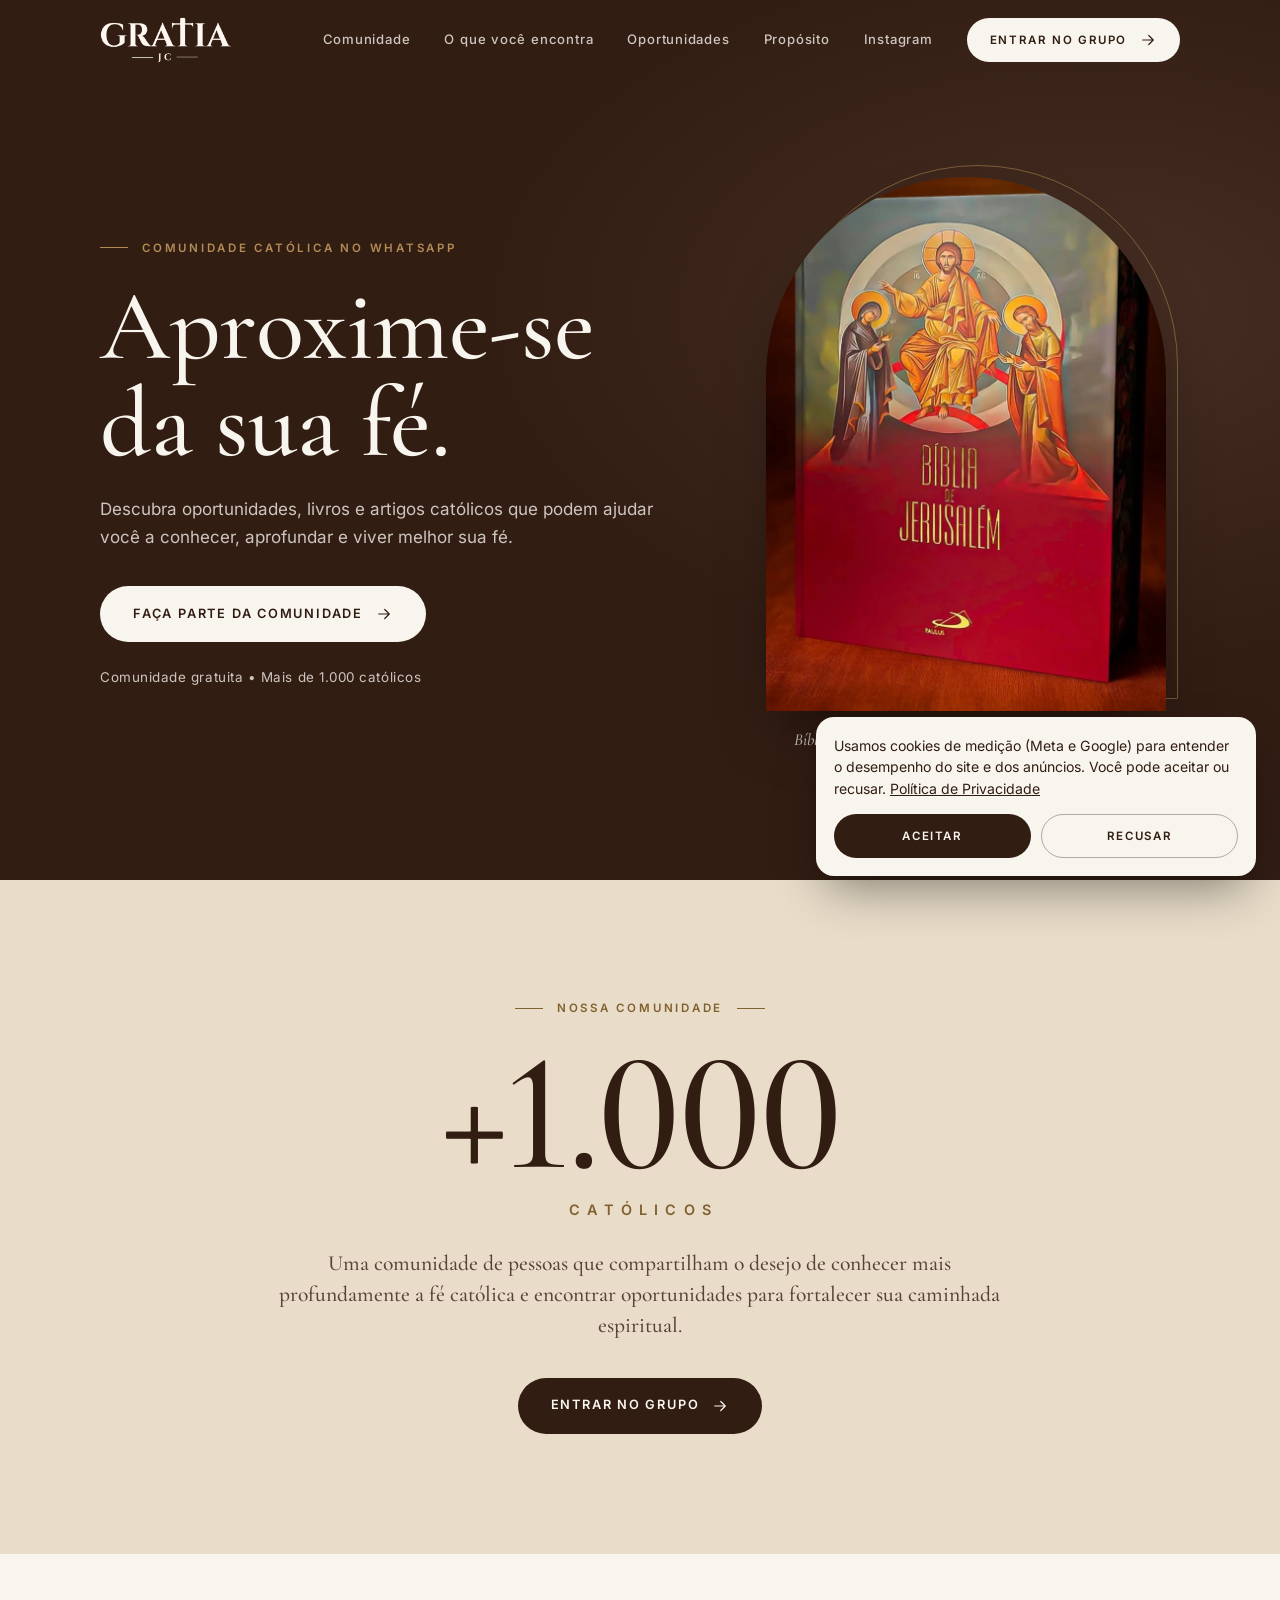
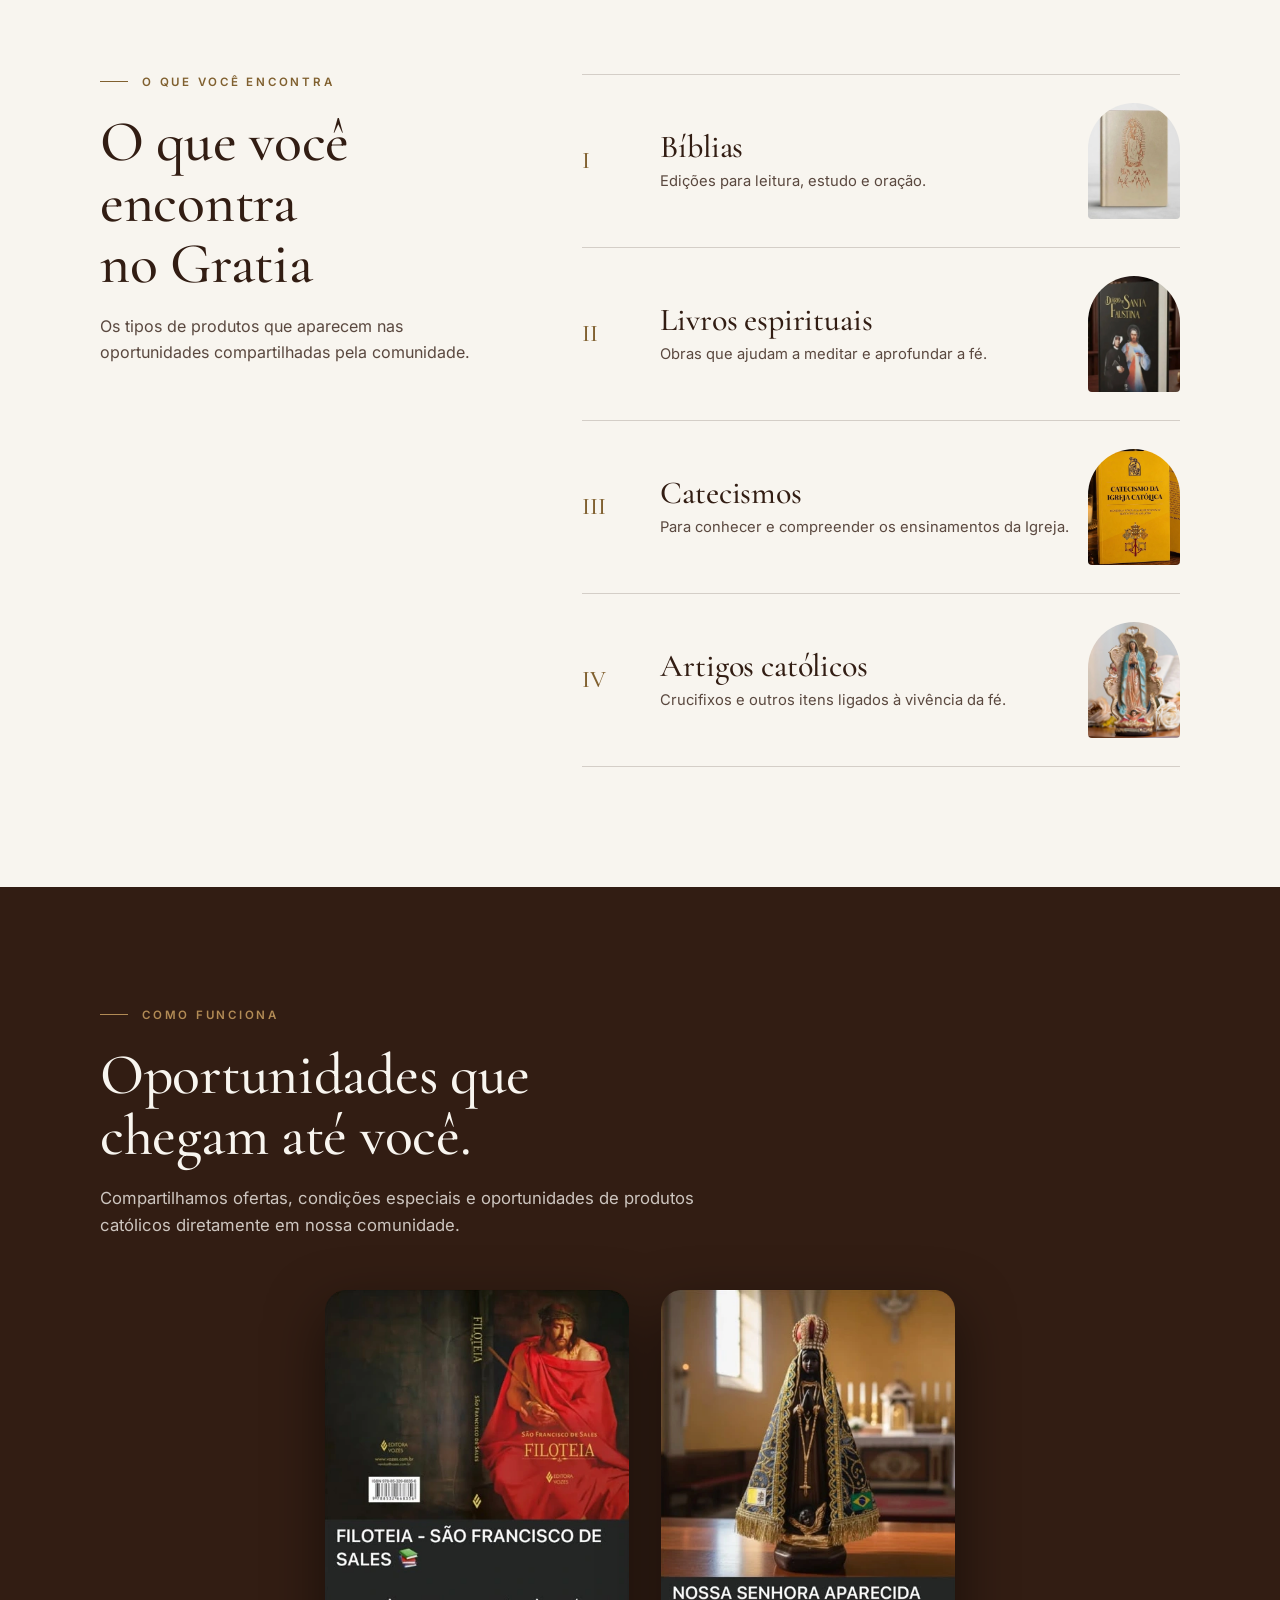
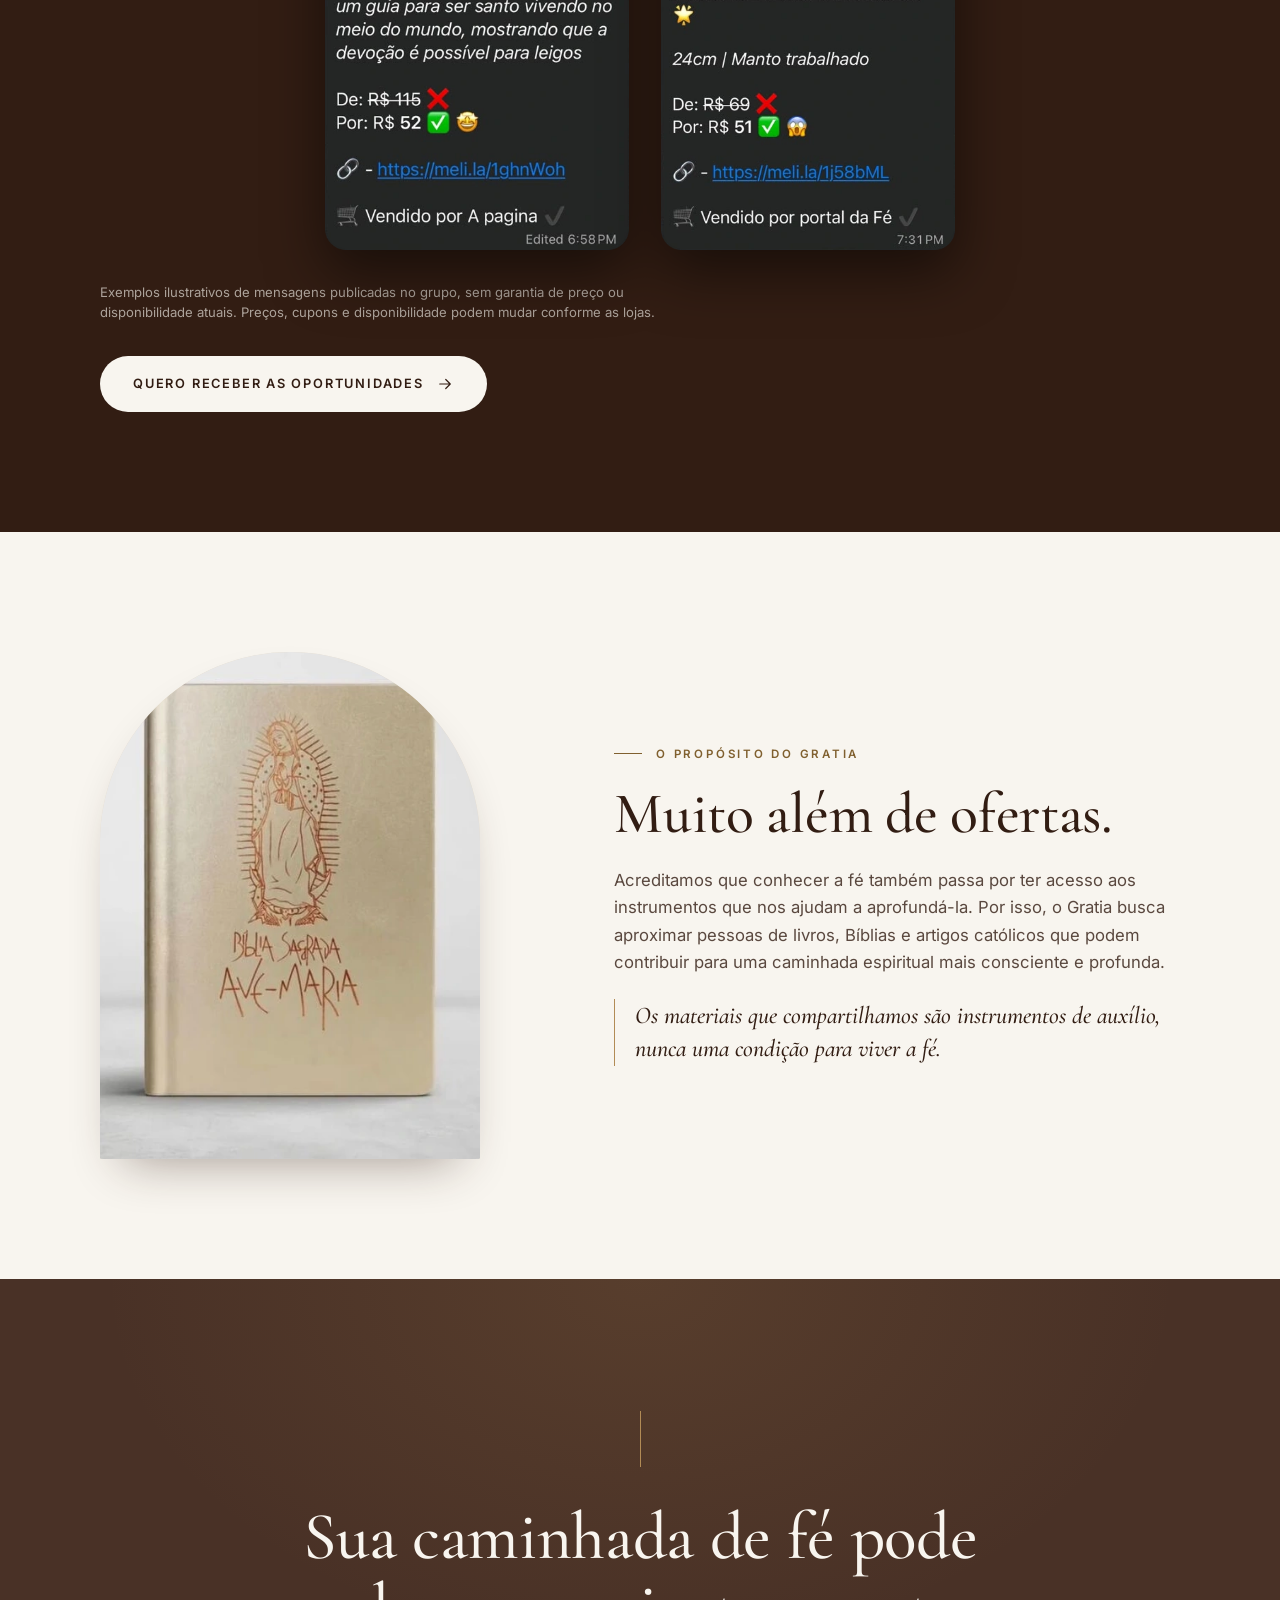
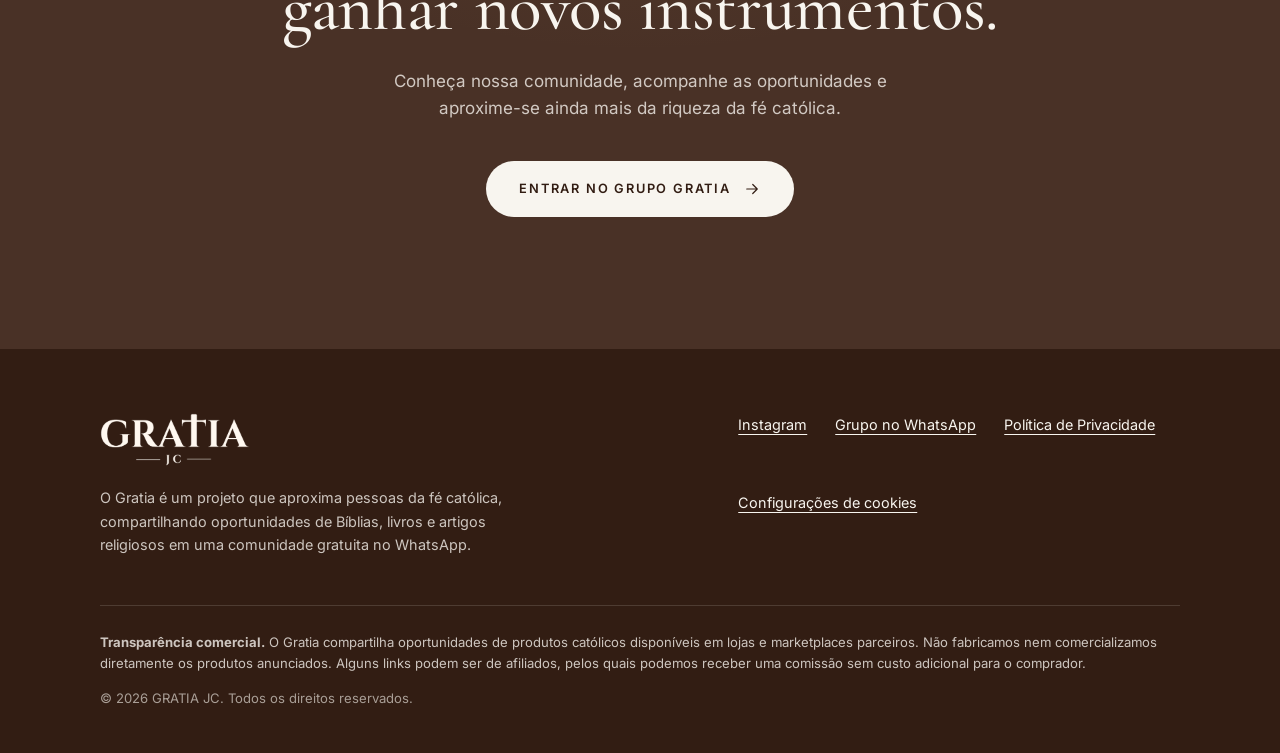
==== commit e2130cfc: "Add files via upload" ====
--- a/index.html
+++ b/index.html
@@ -3,205 +3,199 @@
 <head>
 <meta charset="utf-8">
 <meta name="viewport" content="width=device-width, initial-scale=1, viewport-fit=cover">
-<title>Política de Privacidade | Gratia JC</title>
-<meta name="description" content="Política de Privacidade do site Gratia JC.">
-<link rel="canonical" href="https://gratiajc.com.br/privacidade/">
-<meta name="robots" content="noindex, follow">
+<title>Gratia JC | Oportunidades e Produtos Católicos</title>
+<meta name="description" content="Conheça o Gratia, uma comunidade com mais de mil católicos que compartilha oportunidades de Bíblias, livros e artigos religiosos para auxiliar sua caminhada de fé.">
+<link rel="canonical" href="https://gratiajc.com.br/">
+<meta name="robots" content="index, follow, max-image-preview:large">
 <meta name="theme-color" content="#321D13">
 <meta property="og:type" content="website">
 <meta property="og:locale" content="pt_BR">
 <meta property="og:site_name" content="GRATIA JC">
-<meta property="og:title" content="Política de Privacidade | Gratia JC">
-<meta property="og:description" content="Política de Privacidade do site Gratia JC.">
-<meta property="og:url" content="https://gratiajc.com.br/privacidade/">
+<meta property="og:title" content="Gratia JC | Oportunidades e Produtos Católicos">
+<meta property="og:description" content="Conheça o Gratia, uma comunidade com mais de mil católicos que compartilha oportunidades de Bíblias, livros e artigos religiosos para auxiliar sua caminhada de fé.">
+<meta property="og:url" content="https://gratiajc.com.br/">
 <meta property="og:image" content="https://gratiajc.com.br/assets/img/og-image.jpg">
 <meta property="og:image:width" content="1200">
 <meta property="og:image:height" content="630">
 <meta property="og:image:alt" content="GRATIA JC — comunidade católica">
 <meta name="twitter:card" content="summary_large_image">
-<meta name="twitter:title" content="Política de Privacidade | Gratia JC">
-<meta name="twitter:description" content="Política de Privacidade do site Gratia JC.">
+<meta name="twitter:title" content="Gratia JC | Oportunidades e Produtos Católicos">
+<meta name="twitter:description" content="Conheça o Gratia, uma comunidade com mais de mil católicos que compartilha oportunidades de Bíblias, livros e artigos religiosos para auxiliar sua caminhada de fé.">
 <meta name="twitter:image" content="https://gratiajc.com.br/assets/img/og-image.jpg">
-<link rel="icon" href="../assets/img/favicon.ico" sizes="48x48">
-<link rel="icon" type="image/png" sizes="32x32" href="../assets/img/favicon-32.png">
-<link rel="icon" type="image/png" sizes="192x192" href="../assets/img/icon-192.png">
-<link rel="apple-touch-icon" href="../assets/img/apple-touch-icon.png">
-<link rel="manifest" href="../site.webmanifest">
-<link rel="preload" href="../assets/fonts/cormorant-garamond-latin-500-normal.woff2" as="font" type="font/woff2" crossorigin>
-<link rel="preload" href="../assets/fonts/inter-latin-wght-normal.woff2" as="font" type="font/woff2" crossorigin>
-<link rel="stylesheet" href="../assets/css/style.css">
+<link rel="icon" href="assets/img/favicon.ico" sizes="48x48">
+<link rel="icon" type="image/png" sizes="32x32" href="assets/img/favicon-32.png">
+<link rel="icon" type="image/png" sizes="192x192" href="assets/img/icon-192.png">
+<link rel="apple-touch-icon" href="assets/img/apple-touch-icon.png">
+<link rel="manifest" href="site.webmanifest">
+<link rel="preload" href="assets/fonts/cormorant-garamond-latin-500-normal.woff2" as="font" type="font/woff2" crossorigin>
+<link rel="preload" href="assets/fonts/inter-latin-wght-normal.woff2" as="font" type="font/woff2" crossorigin>
+<link rel="stylesheet" href="assets/css/style.css">
 <script type="application/ld+json">{"@context":"https://schema.org","@graph":[{"@type":"Organization","name":"GRATIA JC","url":"https://gratiajc.com.br/","logo":"https://gratiajc.com.br/assets/img/icon-512.png","sameAs":["https://www.instagram.com/gratia.jc"]},{"@type":"WebSite","name":"GRATIA JC","url":"https://gratiajc.com.br/","inLanguage":"pt-BR"}]}</script>
 </head>
-<body class="is-legal">
+<body class="is-home">
 <a class="skip" href="#conteudo">Ir para o conteúdo</a>
 <header class="header" id="topo" data-header>
   <div class="header__inner">
-    <a class="header__logo" href="../" aria-label="GRATIA JC — início">
-      <img src="../assets/img/logo-light.png" width="900" height="315" alt="GRATIA JC">
+    <a class="header__logo" href="#topo" aria-label="GRATIA JC — início">
+      <img src="assets/img/logo-light.png" width="900" height="315" alt="GRATIA JC">
     </a>
     <nav class="nav" id="menu" aria-label="Principal" data-nav>
-      <ul><li><a href="../#comunidade">Comunidade</a></li><li><a href="../#categorias">O que você encontra</a></li><li><a href="../#oportunidades">Oportunidades</a></li><li><a href="../#proposito">Propósito</a></li><li><a href="https://www.instagram.com/gratia.jc" target="_blank" rel="noopener noreferrer" data-ig>Instagram</a></li></ul>
+      <ul><li><a href="#comunidade">Comunidade</a></li><li><a href="#categorias">O que você encontra</a></li><li><a href="#oportunidades">Oportunidades</a></li><li><a href="#proposito">Propósito</a></li><li><a href="https://www.instagram.com/gratia.jc" target="_blank" rel="noopener noreferrer" data-ig>Instagram</a></li></ul>
       <a class="btn btn--light btn--sm nav__cta" href="https://chat.whatsapp.com/DExOzb8QppBGhXMP6Ss5ZN?s=cl&amp;p=i&amp;iam=2" target="_blank" rel="noopener noreferrer" data-wa data-location="menu">Entrar no grupo<svg class="btn__icon" viewBox="0 0 24 24" aria-hidden="true" focusable="false"><path d="M5 12h14M13 6l6 6-6 6" fill="none" stroke="currentColor" stroke-width="1.6" stroke-linecap="round" stroke-linejoin="round"/></svg></a>
     </nav>
     <button class="menu-btn" type="button" aria-expanded="false" aria-controls="menu" aria-label="Abrir menu" data-menu-btn><span></span><span></span></button>
   </div>
 </header>
-<main id="conteudo" class="legal">
-  <div class="wrap wrap--narrow">
-    <a class="legal__back" href="../">← Voltar à página principal</a>
-    <h1>Política de Privacidade — Gratia</h1>
-    <p class="legal__notice" role="note">Versão provisória em revisão. O texto definitivo da Política de Privacidade será publicado em breve.</p>
-    <p><strong>Última atualização:</strong> 07 de novembro de 2026</p>
-<p><strong>Versão:</strong> 1.1</p>
-<h2>1. APRESENTAÇÃO</h2>
-<p>A Gratia valoriza a privacidade e a proteção dos dados pessoais de seus visitantes.</p>
-<p>Esta Política de Privacidade explica como são coletadas, utilizadas, armazenadas e compartilhadas as informações relacionadas aos visitantes do site da Gratia, bem como apresenta os direitos dos titulares de dados, conforme a Lei nº 13.709/2018 — Lei Geral de Proteção de Dados Pessoais (LGPD).</p>
-<p>Ao navegar pelo site, o visitante poderá ter seus dados tratados de acordo com as finalidades e condições descritas neste documento.</p>
-<p>Recomendamos a leitura integral desta Política para compreender como funciona o tratamento de dados pessoais em nosso ambiente digital.</p>
-<h2>2. IDENTIFICAÇÃO DO RESPONSÁVEL PELO TRATAMENTO</h2>
-<p>O controlador dos dados pessoais tratados por meio deste site é:</p>
-<p><strong>Responsável:</strong> José Marcos Mazzini Siqueira</p>
-<p><strong>Marca:</strong> Gratia</p>
-<p><strong>E-mail para assuntos relacionados à privacidade:</strong> gratiae.jc@gmail.com</p>
-<p>Para esclarecimentos, solicitações ou exercício dos direitos previstos na LGPD, o titular poderá entrar em contato pelo endereço eletrônico indicado acima.</p>
-<h2>3. QUAIS DADOS PESSOAIS PODEM SER COLETADOS?</h2>
-<p>A Gratia não disponibiliza, neste momento, formulários de cadastro, campos de preenchimento de dados pessoais ou sistemas próprios de criação de contas no site.</p>
-<p>Entretanto, determinadas informações técnicas podem ser coletadas automaticamente durante a navegação.</p>
-<h3>3.1. Dados técnicos e de navegação</h3>
-<p>Dependendo das configurações do site e das ferramentas utilizadas, poderão ser tratados:</p>
-<ul><li>Endereço IP;</li><li>Tipo e versão do navegador;</li><li>Tipo de dispositivo utilizado;</li><li>Sistema operacional;</li><li>Data e horário de acesso;</li><li>Páginas visitadas;</li><li>Origem do acesso;</li><li>Interações realizadas na página;</li><li>Cliques nos botões de direcionamento ao WhatsApp;</li><li>Informações relacionadas a campanhas publicitárias, como parâmetros UTM;</li><li>Identificadores de cookies e tecnologias semelhantes.</li></ul>
-<p>Essas informações são utilizadas principalmente para compreender o funcionamento do site, melhorar a experiência de navegação, proteger o ambiente digital e avaliar o desempenho das campanhas publicitárias.</p>
-<h3>3.2. Dados fornecidos voluntariamente</h3>
-<p>Caso o visitante entre em contato espontaneamente pelo e-mail disponibilizado, poderão ser tratados os dados presentes na mensagem, como nome, endereço de e-mail e demais informações que a própria pessoa decidir fornecer.</p>
-<p>Esses dados serão utilizados exclusivamente para responder à solicitação, prestar atendimento ou tratar do assunto apresentado.</p>
-<p>A Gratia não solicita informações pessoais sensíveis para permitir a navegação em seu site.</p>
-<h2>4. PARA QUAIS FINALIDADES UTILIZAMOS OS DADOS?</h2>
-<p>As informações eventualmente tratadas poderão ser utilizadas para:</p>
-<ul><li>Permitir o funcionamento adequado do site;</li><li>Identificar e corrigir problemas técnicos;</li><li>Proteger o site contra acessos indevidos e atividades fraudulentas;</li><li>Analisar o comportamento geral de navegação;</li><li>Avaliar o desempenho de campanhas realizadas no Instagram e Facebook;</li><li>Mensurar a quantidade de visitantes e interações;</li><li>Identificar quantos visitantes clicam nos links de acesso ao grupo de WhatsApp;</li><li>Melhorar a comunicação, a estrutura e a experiência oferecida pela Gratia;</li><li>Responder a solicitações enviadas pelo canal de contato.</li></ul>
-<p>A Gratia não utiliza os dados coletados para identificar a religião, as crenças pessoais ou outras características sensíveis dos visitantes.</p>
-<h2>5. COOKIES E TECNOLOGIAS DE RASTREAMENTO</h2>
-<p>O site poderá utilizar cookies e tecnologias semelhantes para permitir seu funcionamento e compreender como os visitantes interagem com a página.</p>
-<p>Cookies são pequenos arquivos ou identificadores armazenados no dispositivo do visitante, que podem auxiliar no funcionamento do site e na análise de navegação.</p>
-<p>A Gratia poderá utilizar as seguintes categorias:</p>
-<h3>5.1. Cookies estritamente necessários</h3>
-<p>São utilizados para garantir funcionalidades essenciais, segurança e funcionamento adequado do site.</p>
-<p>Esses cookies não devem ser utilizados para finalidades publicitárias.</p>
-<h3>5.2. Cookies de análise e desempenho</h3>
-<p>Poderão ser utilizados para compreender o número de visitantes, as páginas acessadas, a origem do tráfego e as interações realizadas.</p>
-<p>Essas informações auxiliam na avaliação e melhoria do site.</p>
-<h3>5.3. Cookies de publicidade e marketing</h3>
-<p>Poderão ser utilizados para mensurar campanhas publicitárias, compreender interações com anúncios e avaliar a efetividade das ações de divulgação da Gratia.</p>
-<p>Essas tecnologias poderão envolver parceiros de publicidade, conforme as escolhas de privacidade realizadas pelo visitante.</p>
-<h3>5.4. Gerenciamento de cookies</h3>
-<p>O visitante poderá aceitar ou recusar o uso de cookies não essenciais por meio do aviso de cookies disponibilizado no site.</p>
-<p>A recusa de cookies opcionais não deverá impedir o acesso ao conteúdo principal da página.</p>
-<p>As preferências poderão ser alteradas posteriormente por meio da opção &quot;Configurações de cookies&quot; disponibilizada no rodapé do site.</p>
-<h2>6. FERRAMENTAS DE ANÁLISE E PUBLICIDADE</h2>
-<p>Para compreender o desempenho do site e das campanhas publicitárias, a Gratia pretende utilizar ferramentas de terceiros.</p>
-<h3>6.1. Meta Pixel</h3>
-<p>O Meta Pixel é uma ferramenta disponibilizada pela Meta Platforms, utilizada para mensurar interações dos visitantes com o site e avaliar o desempenho de campanhas realizadas nas plataformas Facebook e Instagram.</p>
-<p>Quando habilitado e autorizado conforme as preferências de privacidade do visitante, poderá permitir o registro de eventos como:</p>
-<ul><li>Visualização da página;</li><li>Visualização de conteúdo;</li><li>Clique em botões de direcionamento ao WhatsApp, registrado como evento de interesse (Lead) e como evento personalizado.</li></ul>
-<p>Esses eventos ajudam a Gratia a compreender o desempenho de seus anúncios e a melhorar suas estratégias de divulgação.</p>
-<p>A utilização do Meta Pixel poderá envolver o compartilhamento de identificadores técnicos e informações de navegação com a Meta, conforme suas próprias políticas e configurações.</p>
-<h3>6.2. Google Analytics 4</h3>
-<p>O Google Analytics 4 é uma ferramenta utilizada para analisar o tráfego e compreender como os visitantes utilizam o site.</p>
-<p>Por meio dessa ferramenta, poderão ser analisadas informações como:</p>
-<ul><li>Quantidade de visitantes;</li><li>Origem dos acessos;</li><li>Páginas visualizadas;</li><li>Tempo e comportamento de navegação;</li><li>Interações com os elementos da página;</li><li>Desempenho de campanhas.</li></ul>
-<p>As informações são utilizadas para fins estatísticos, análise de desempenho e melhoria da experiência oferecida.</p>
-<p>O funcionamento da ferramenta dependerá das configurações implementadas e das preferências de cookies do visitante.</p>
-<h3>6.3. Controle das ferramentas de rastreamento</h3>
-<p>As ferramentas de análise e publicidade não essenciais deverão respeitar as escolhas de privacidade do visitante.</p>
-<p>A Gratia não deverá ativar tecnologias de rastreamento sujeitas a consentimento antes da manifestação válida do titular.</p>
-<p>A recusa ou revogação do consentimento deverá impedir novas coletas dependentes dessa autorização, observadas as limitações técnicas aplicáveis.</p>
-<h2>7. DIRECIONAMENTO PARA O WHATSAPP</h2>
-<p>O principal objetivo do site da Gratia é apresentar o grupo de promoções e permitir que os visitantes acessem diretamente o convite de participação pelo WhatsApp.</p>
-<p>Ao clicar em um botão de acesso, o visitante será direcionado a uma plataforma externa, administrada pela WhatsApp LLC ou por outra entidade responsável pelo serviço, conforme aplicável.</p>
-<p>A partir desse momento, a utilização do WhatsApp estará sujeita aos termos de uso e à política de privacidade da própria plataforma.</p>
-<p>A Gratia não controla integralmente os dados tratados pelo WhatsApp.</p>
-<p>É importante observar que, dependendo das configurações da plataforma e do grupo, outros participantes poderão visualizar informações do perfil, número de telefone e mensagens compartilhadas.</p>
-<p>O visitante deve consultar as configurações de privacidade do próprio WhatsApp antes de participar.</p>
-<p>O simples clique no convite não significa que a pessoa efetivamente entrou no grupo.</p>
-<p>A Gratia poderá contabilizar os cliques realizados no site para fins de análise de desempenho, sem considerar automaticamente essa interação como uma entrada confirmada no grupo.</p>
-<h2>8. COMPARTILHAMENTO DE DADOS</h2>
-<p>A Gratia poderá compartilhar informações técnicas e de navegação com prestadores de serviços necessários ao funcionamento do site e às finalidades descritas nesta Política.</p>
-<p>Entre os possíveis destinatários estão:</p>
-<ul><li>Meta Platforms, responsável pelas ferramentas de publicidade e mensuração;</li><li>Google, responsável pelo Google Analytics 4;</li><li>Empresa responsável pela hospedagem e infraestrutura técnica do site;</li><li>Prestadores de serviços de segurança e manutenção, quando utilizados.</li></ul>
-<p>O compartilhamento ocorrerá de acordo com as finalidades informadas, as configurações das ferramentas e as bases legais aplicáveis.</p>
-<p>A Gratia não comercializa dados pessoais dos visitantes.</p>
-<p>Quando houver necessidade de compartilhamento com terceiros, serão observados os princípios e requisitos previstos na legislação de proteção de dados.</p>
-<h2>9. TRANSFERÊNCIA INTERNACIONAL DE DADOS</h2>
-<p>Algumas ferramentas utilizadas no site poderão realizar operações de tratamento ou armazenamento de informações em servidores localizados fora do Brasil.</p>
-<p>Isso poderá ocorrer, por exemplo, em razão da infraestrutura global utilizada pela Meta, pelo Google e por fornecedores de hospedagem.</p>
-<p>Quando houver transferência internacional de dados pessoais, a Gratia deverá observar os requisitos previstos na LGPD e na regulamentação aplicável da Autoridade Nacional de Proteção de Dados (ANPD).</p>
-<p>As transferências deverão contar com mecanismos e garantias juridicamente adequados.</p>
-<h2>10. ARMAZENAMENTO E PRAZO DE CONSERVAÇÃO</h2>
-<p>Os dados pessoais serão mantidos somente pelo período necessário para cumprir as finalidades descritas nesta Política, respeitando as obrigações legais e regulatórias aplicáveis.</p>
-<p>O prazo de conservação poderá variar conforme:</p>
-<ul><li>Natureza das informações;</li><li>Finalidade do tratamento;</li><li>Configuração das ferramentas utilizadas;</li><li>Necessidade de segurança e prevenção de fraudes;</li><li>Obrigações legais aplicáveis.</li></ul>
-<p>Após o encerramento da finalidade, os dados poderão ser eliminados, anonimizados ou conservados nas hipóteses legalmente permitidas.</p>
-<p>Os períodos específicos de retenção dos registros técnicos, cookies e informações mantidas pelas ferramentas de terceiros deverão ser definidos conforme as configurações efetivamente utilizadas.</p>
-<h2>11. SEGURANÇA DAS INFORMAÇÕES</h2>
-<p>A Gratia busca adotar medidas técnicas e administrativas proporcionais à natureza das informações tratadas, com o objetivo de evitar acessos não autorizados, perda, alteração, divulgação indevida ou qualquer outra forma de tratamento inadequado.</p>
-<p>Entre as medidas de segurança que poderão ser adotadas estão:</p>
-<ul><li>Utilização de conexão segura HTTPS;</li><li>Controle de acesso aos ambientes administrativos;</li><li>Proteção das credenciais utilizadas;</li><li>Atualização das ferramentas e componentes do site;</li><li>Utilização de serviços de infraestrutura confiáveis;</li><li>Monitoramento de possíveis problemas de segurança.</li></ul>
-<p>Embora sejam adotadas medidas de proteção, nenhum ambiente digital é completamente livre de riscos.</p>
-<p>Caso ocorra incidente de segurança que possa acarretar risco ou dano relevante aos titulares, serão observadas as obrigações de comunicação previstas na legislação e nas normas da ANPD.</p>
-<h2>12. DIREITOS DOS TITULARES DE DADOS</h2>
-<p>Nos termos da LGPD, o visitante poderá exercer os direitos relacionados aos seus dados pessoais, incluindo:</p>
-<ul><li>Confirmação da existência de tratamento;</li><li>Acesso aos dados pessoais tratados;</li><li>Correção de informações incompletas, inexatas ou desatualizadas;</li><li>Solicitação de anonimização, bloqueio ou eliminação de dados desnecessários, excessivos ou tratados irregularmente;</li><li>Solicitação de eliminação de dados tratados com consentimento, observadas as exceções legais;</li><li>Informação sobre o compartilhamento de dados com terceiros;</li><li>Informação sobre a possibilidade de não fornecer consentimento e suas consequências;</li><li>Revogação do consentimento, quando aplicável;</li><li>Oposição ao tratamento realizado em desconformidade com a legislação.</li></ul>
-<p>As solicitações poderão ser encaminhadas gratuitamente pelo seguinte canal:</p>
-<p><strong>E-mail:</strong> gratiae.jc@gmail.com</p>
-<p>A Gratia poderá solicitar informações estritamente necessárias para confirmar a identidade do solicitante e evitar o atendimento indevido a terceiros.</p>
-<p>As solicitações serão analisadas e respondidas nos prazos previstos na legislação aplicável.</p>
-<h2>13. PRIVACIDADE DE CRIANÇAS E ADOLESCENTES</h2>
-<p>O site não é direcionado especificamente a crianças.</p>
-<p>A Gratia não pretende coletar intencionalmente dados pessoais de crianças ou adolescentes por meio de formulários ou cadastros próprios.</p>
-<p>Caso seja identificada uma coleta indevida de dados pessoais de crianças ou adolescentes, serão avaliadas as medidas necessárias para adequação à legislação aplicável e à proteção de seus direitos.</p>
-<h2>14. LINKS E PLATAFORMAS DE TERCEIROS</h2>
-<p>O site poderá apresentar links para serviços, plataformas, lojas virtuais e marketplaces externos.</p>
-<p>Ao acessar esses ambientes, o visitante estará sujeito às respectivas políticas de privacidade e termos de utilização.</p>
-<p>A Gratia não controla as práticas de coleta, armazenamento e tratamento de dados realizadas por esses terceiros.</p>
-<p>Recomendamos que o visitante consulte as políticas de privacidade das plataformas acessadas.</p>
-<h2>15. ALTERAÇÕES NESTA POLÍTICA</h2>
-<p>Esta Política de Privacidade poderá ser atualizada periodicamente para refletir mudanças nas funcionalidades do site, nas ferramentas utilizadas, nas práticas de tratamento de dados ou na legislação aplicável.</p>
-<p>Quando houver alterações relevantes, a versão atualizada será disponibilizada nesta página, acompanhada da respectiva data de atualização.</p>
-<p>Recomendamos que os visitantes consultem periodicamente este documento.</p>
-<h2>16. CONTATO</h2>
-<p>Caso tenha dúvidas sobre esta Política de Privacidade ou deseje exercer algum dos direitos previstos na LGPD, entre em contato:</p>
-<p><strong>Gratia</strong></p>
-<p><strong>E-mail:</strong> gratiae.jc@gmail.com</p>
-<p>© 2026 Gratia. Todos os direitos reservados.</p>
-    <a class="legal__back legal__back--bottom" href="../">← Voltar à página principal</a>
-  </div>
+<main id="conteudo">
+
+  <section class="hero" aria-labelledby="hero-title" data-hide-sticky>
+    <div class="wrap hero__grid">
+      <div class="hero__text">
+        <p class="eyebrow eyebrow--light">Comunidade católica no WhatsApp</p>
+        <h1 id="hero-title"><span class="nb">Aproxime-se</span> da sua fé.</h1>
+        <p class="hero__sub">Descubra oportunidades, livros e artigos católicos que podem ajudar você a conhecer, aprofundar e viver melhor sua fé.</p>
+        <div class="hero__cta">
+          <a class="btn btn--light " href="https://chat.whatsapp.com/DExOzb8QppBGhXMP6Ss5ZN?s=cl&amp;p=i&amp;iam=2" target="_blank" rel="noopener noreferrer" data-wa data-location="hero">Faça parte da comunidade<svg class="btn__icon" viewBox="0 0 24 24" aria-hidden="true" focusable="false"><path d="M5 12h14M13 6l6 6-6 6" fill="none" stroke="currentColor" stroke-width="1.6" stroke-linecap="round" stroke-linejoin="round"/></svg></a>
+          <p class="hero__note">Comunidade gratuita • Mais de 1.000 católicos</p>
+        </div>
+      </div>
+      <figure class="hero__figure">
+        <div class="arch-wrap"><div class="arch"><img src="assets/img/hero-biblia-jerusalem.webp" width="810" height="1080" alt="Bíblia de Jerusalém, edição de capa dura com ícone de Cristo ladeado por Maria e São João, sobre uma mesa de madeira" fetchpriority="high" decoding="async"></div></div>
+        <figcaption>Bíblia de Jerusalém — exemplo de material compartilhado</figcaption>
+      </figure>
+    </div>
+  </section>
+
+  <section class="community" id="comunidade" aria-labelledby="com-title">
+    <div class="wrap community__inner reveal">
+      <p class="eyebrow">Nossa comunidade</p>
+      <h2 id="com-title" class="community__num"><span class="sr-only">Mais de 1.000 católicos</span><span aria-hidden="true">+1.000</span></h2>
+      <p class="community__label" aria-hidden="true">Católicos</p>
+      <p class="community__text">Uma comunidade de pessoas que compartilham o desejo de conhecer mais profundamente a fé católica e encontrar oportunidades para fortalecer sua caminhada espiritual.</p>
+      <a class="btn btn--dark " href="https://chat.whatsapp.com/DExOzb8QppBGhXMP6Ss5ZN?s=cl&amp;p=i&amp;iam=2" target="_blank" rel="noopener noreferrer" data-wa data-location="prova_social">Entrar no grupo<svg class="btn__icon" viewBox="0 0 24 24" aria-hidden="true" focusable="false"><path d="M5 12h14M13 6l6 6-6 6" fill="none" stroke="currentColor" stroke-width="1.6" stroke-linecap="round" stroke-linejoin="round"/></svg></a>
+    </div>
+  </section>
+
+  <section class="categories" id="categorias" aria-labelledby="cat-title">
+    <div class="wrap categories__grid">
+      <div class="categories__intro reveal">
+        <p class="eyebrow">O que você encontra</p>
+        <h2 id="cat-title">O que você encontra no Gratia</h2>
+        <p>Os tipos de produtos que aparecem nas oportunidades compartilhadas pela comunidade.</p>
+      </div>
+      <ul class="cats">
+        <li class="cat reveal">
+          <span class="cat__num" aria-hidden="true">I</span>
+          <div class="cat__body"><h3>Bíblias</h3><p>Edições para leitura, estudo e oração.</p></div>
+          <img class="cat__img" src="assets/img/cat-biblias.webp" width="470" height="588" alt="Bíblia Sagrada Ave-Maria com capa dourada" loading="lazy" decoding="async">
+        </li>
+        <li class="cat reveal">
+          <span class="cat__num" aria-hidden="true">II</span>
+          <div class="cat__body"><h3>Livros espirituais</h3><p>Obras que ajudam a meditar e aprofundar a fé.</p></div>
+          <img class="cat__img" src="assets/img/cat-livros.webp" width="460" height="575" alt="Livro Diário de Santa Faustina" loading="lazy" decoding="async">
+        </li>
+        <li class="cat reveal">
+          <span class="cat__num" aria-hidden="true">III</span>
+          <div class="cat__body"><h3>Catecismos</h3><p>Para conhecer e compreender os ensinamentos da Igreja.</p></div>
+          <img class="cat__img" src="assets/img/cat-catecismo.webp" width="600" height="750" alt="Catecismo da Igreja Católica, edição de capa amarela, ao lado de um terço e uma vela" loading="lazy" decoding="async">
+        </li>
+        <li class="cat reveal">
+          <span class="cat__num" aria-hidden="true">IV</span>
+          <div class="cat__body"><h3>Artigos católicos</h3><p>Crucifixos e outros itens ligados à vivência da fé.</p></div>
+          <img class="cat__img" src="assets/img/cat-artigos.webp" width="768" height="960" alt="Imagem de Nossa Senhora de Guadalupe com anjos, entre rosas e um livro aberto" loading="lazy" decoding="async">
+        </li>
+      </ul>
+    </div>
+  </section>
+
+  <section class="offers" id="oportunidades" aria-labelledby="off-title">
+    <div class="wrap">
+      <div class="offers__head reveal">
+        <p class="eyebrow eyebrow--light">Como funciona</p>
+        <h2 id="off-title">Oportunidades que chegam até você.</h2>
+        <p>Compartilhamos ofertas, condições especiais e oportunidades de produtos católicos diretamente em nossa comunidade.</p>
+      </div>
+      <div class="offers__stage reveal">
+        <button type="button" class="offers__nav offers__nav--prev" aria-label="Anterior" data-offers-prev hidden>‹</button>
+        <ul class="offers__track" data-offers-track tabindex="0" aria-label="Exemplos de ofertas compartilhadas no grupo">
+        <li class="offers__item">
+          <button type="button" class="offer" data-offer="0" aria-label="Ampliar: Exemplo de oferta compartilhada no grupo: Filoteia, de São Francisco de Sales, vendido por A pagina">
+            <img src="assets/img/oferta-filoteia.webp" width="430" height="793" alt="Exemplo de oferta compartilhada no grupo: Filoteia, de São Francisco de Sales, vendido por A pagina" loading="lazy" decoding="async" data-caption="Exemplo de oferta compartilhada no grupo">
+            <span class="offer__zoom" aria-hidden="true">Ampliar</span>
+          </button>
+        </li>
+        <li class="offers__item">
+          <button type="button" class="offer" data-offer="1" aria-label="Ampliar: Exemplo de oferta compartilhada no grupo: imagem de Nossa Senhora Aparecida de 24 cm, vendida por portal da Fé">
+            <img src="assets/img/oferta-nsa-aparecida.webp" width="430" height="818" alt="Exemplo de oferta compartilhada no grupo: imagem de Nossa Senhora Aparecida de 24 cm, vendida por portal da Fé" loading="lazy" decoding="async" data-caption="Exemplo de oferta compartilhada no grupo">
+            <span class="offer__zoom" aria-hidden="true">Ampliar</span>
+          </button>
+        </li>
+        </ul>
+        <button type="button" class="offers__nav offers__nav--next" aria-label="Próximo" data-offers-next hidden>›</button>
+      </div>
+      <p class="offers__disclaimer">Exemplos ilustrativos de mensagens publicadas no grupo, sem garantia de preço ou disponibilidade atuais. Preços, cupons e disponibilidade podem mudar conforme as lojas.</p>
+      <div class="offers__cta"><a class="btn btn--light " href="https://chat.whatsapp.com/DExOzb8QppBGhXMP6Ss5ZN?s=cl&amp;p=i&amp;iam=2" target="_blank" rel="noopener noreferrer" data-wa data-location="ofertas">Quero receber as oportunidades<svg class="btn__icon" viewBox="0 0 24 24" aria-hidden="true" focusable="false"><path d="M5 12h14M13 6l6 6-6 6" fill="none" stroke="currentColor" stroke-width="1.6" stroke-linecap="round" stroke-linejoin="round"/></svg></a></div>
+    </div>
+  </section>
+
+  <section class="purpose" id="proposito" aria-labelledby="pur-title">
+    <div class="wrap purpose__grid">
+      <figure class="purpose__figure reveal"><div class="arch arch--soft"><img src="assets/img/proposito-ave-maria.webp" width="510" height="600" alt="Bíblia Sagrada Ave-Maria com capa dourada sobre fundo claro" loading="lazy" decoding="async"></div></figure>
+      <div class="purpose__text reveal">
+        <p class="eyebrow">O propósito do Gratia</p>
+        <h2 id="pur-title">Muito além de ofertas.</h2>
+        <p>Acreditamos que conhecer a fé também passa por ter acesso aos instrumentos que nos ajudam a aprofundá-la. Por isso, o Gratia busca aproximar pessoas de livros, Bíblias e artigos católicos que podem contribuir para uma caminhada espiritual mais consciente e profunda.</p>
+        <p class="purpose__note">Os materiais que compartilhamos são instrumentos de auxílio, nunca uma condição para viver a fé.</p>
+      </div>
+    </div>
+  </section>
+
+  <section class="final" aria-labelledby="fin-title" data-hide-sticky>
+    <div class="wrap final__inner reveal">
+      <span class="rule" aria-hidden="true"></span>
+      <h2 id="fin-title">Sua caminhada de fé pode ganhar novos instrumentos.</h2>
+      <p>Conheça nossa comunidade, acompanhe as oportunidades e aproxime-se ainda mais da riqueza da fé católica.</p>
+      <a class="btn btn--light " href="https://chat.whatsapp.com/DExOzb8QppBGhXMP6Ss5ZN?s=cl&amp;p=i&amp;iam=2" target="_blank" rel="noopener noreferrer" data-wa data-location="final">Entrar no grupo Gratia<svg class="btn__icon" viewBox="0 0 24 24" aria-hidden="true" focusable="false"><path d="M5 12h14M13 6l6 6-6 6" fill="none" stroke="currentColor" stroke-width="1.6" stroke-linecap="round" stroke-linejoin="round"/></svg></a>
+    </div>
+  </section>
+
 </main>
 <footer class="footer">
   <div class="wrap footer__grid">
     <div class="footer__brand">
-      <img src="../assets/img/logo-light.png" width="900" height="315" alt="GRATIA JC" loading="lazy">
+      <img src="assets/img/logo-light.png" width="900" height="315" alt="GRATIA JC" loading="lazy">
       <p>O Gratia é um projeto que aproxima pessoas da fé católica, compartilhando oportunidades de Bíblias, livros e artigos religiosos em uma comunidade gratuita no WhatsApp.</p>
     </div>
     <ul class="footer__links">
       <li><a href="https://www.instagram.com/gratia.jc" target="_blank" rel="noopener noreferrer" data-ig>Instagram</a></li>
       <li><a href="https://chat.whatsapp.com/DExOzb8QppBGhXMP6Ss5ZN?s=cl&amp;p=i&amp;iam=2" target="_blank" rel="noopener noreferrer" data-wa data-location="rodape">Grupo no WhatsApp</a></li>
-      <li><a href="../privacidade/">Política de Privacidade</a></li>
+      <li><a href="privacidade/">Política de Privacidade</a></li>
       <li><button type="button" class="linklike" data-open-cookies>Configurações de cookies</button></li>
     </ul>
     <div class="footer__legal">
       <p><strong>Transparência comercial.</strong> O Gratia compartilha oportunidades de produtos católicos disponíveis em lojas e marketplaces parceiros. Não fabricamos nem comercializamos diretamente os produtos anunciados. Alguns links podem ser de afiliados, pelos quais podemos receber uma comissão sem custo adicional para o comprador.</p>
-      <p class="footer__copy">[PENDENTE: texto definitivo de direitos autorais, a ser fornecido]</p>
+      <p class="footer__copy">© 2026 GRATIA JC. Todos os direitos reservados.</p>
     </div>
   </div>
 </footer>
+<div class="sticky" data-sticky inert><a class="btn btn--light btn--block" href="https://chat.whatsapp.com/DExOzb8QppBGhXMP6Ss5ZN?s=cl&amp;p=i&amp;iam=2" target="_blank" rel="noopener noreferrer" data-wa data-location="fixo_mobile">Faça parte da comunidade<svg class="btn__icon" viewBox="0 0 24 24" aria-hidden="true" focusable="false"><path d="M5 12h14M13 6l6 6-6 6" fill="none" stroke="currentColor" stroke-width="1.6" stroke-linecap="round" stroke-linejoin="round"/></svg></a></div>
+
+<dialog class="lightbox" data-lightbox aria-label="Exemplo de oferta ampliado">
+  <button type="button" class="lightbox__close" aria-label="Fechar" data-lb-close>×</button>
+  <button type="button" class="lightbox__nav lightbox__nav--prev" aria-label="Anterior" data-lb-prev>‹</button>
+  <figure><img alt="" data-lb-img><figcaption data-lb-cap></figcaption></figure>
+  <button type="button" class="lightbox__nav lightbox__nav--next" aria-label="Próximo" data-lb-next>›</button>
+</dialog>
+
 <div class="consent" role="region" aria-label="Aviso de cookies" data-consent hidden>
-  <p>Usamos cookies de medição (Meta e Google) para entender o desempenho do site e dos anúncios. Você pode aceitar ou recusar. <a href="">Política de Privacidade</a></p>
+  <p>Usamos cookies de medição (Meta e Google) para entender o desempenho do site e dos anúncios. Você pode aceitar ou recusar. <a href="privacidade/">Política de Privacidade</a></p>
   <div class="consent__actions">
     <button type="button" class="btn btn--dark btn--sm" data-consent-yes>Aceitar</button>
     <button type="button" class="btn btn--ghost btn--sm" data-consent-no>Recusar</button>
   </div>
 </div>
-<script src="../assets/js/config.public.js"></script>
-<script src="../assets/js/tracking.js" defer></script>
-<script src="../assets/js/main.js" defer></script>
+<script src="assets/js/config.public.js"></script>
+<script src="assets/js/tracking.js" defer></script>
+<script src="assets/js/main.js" defer></script>
 </body>
 </html>
